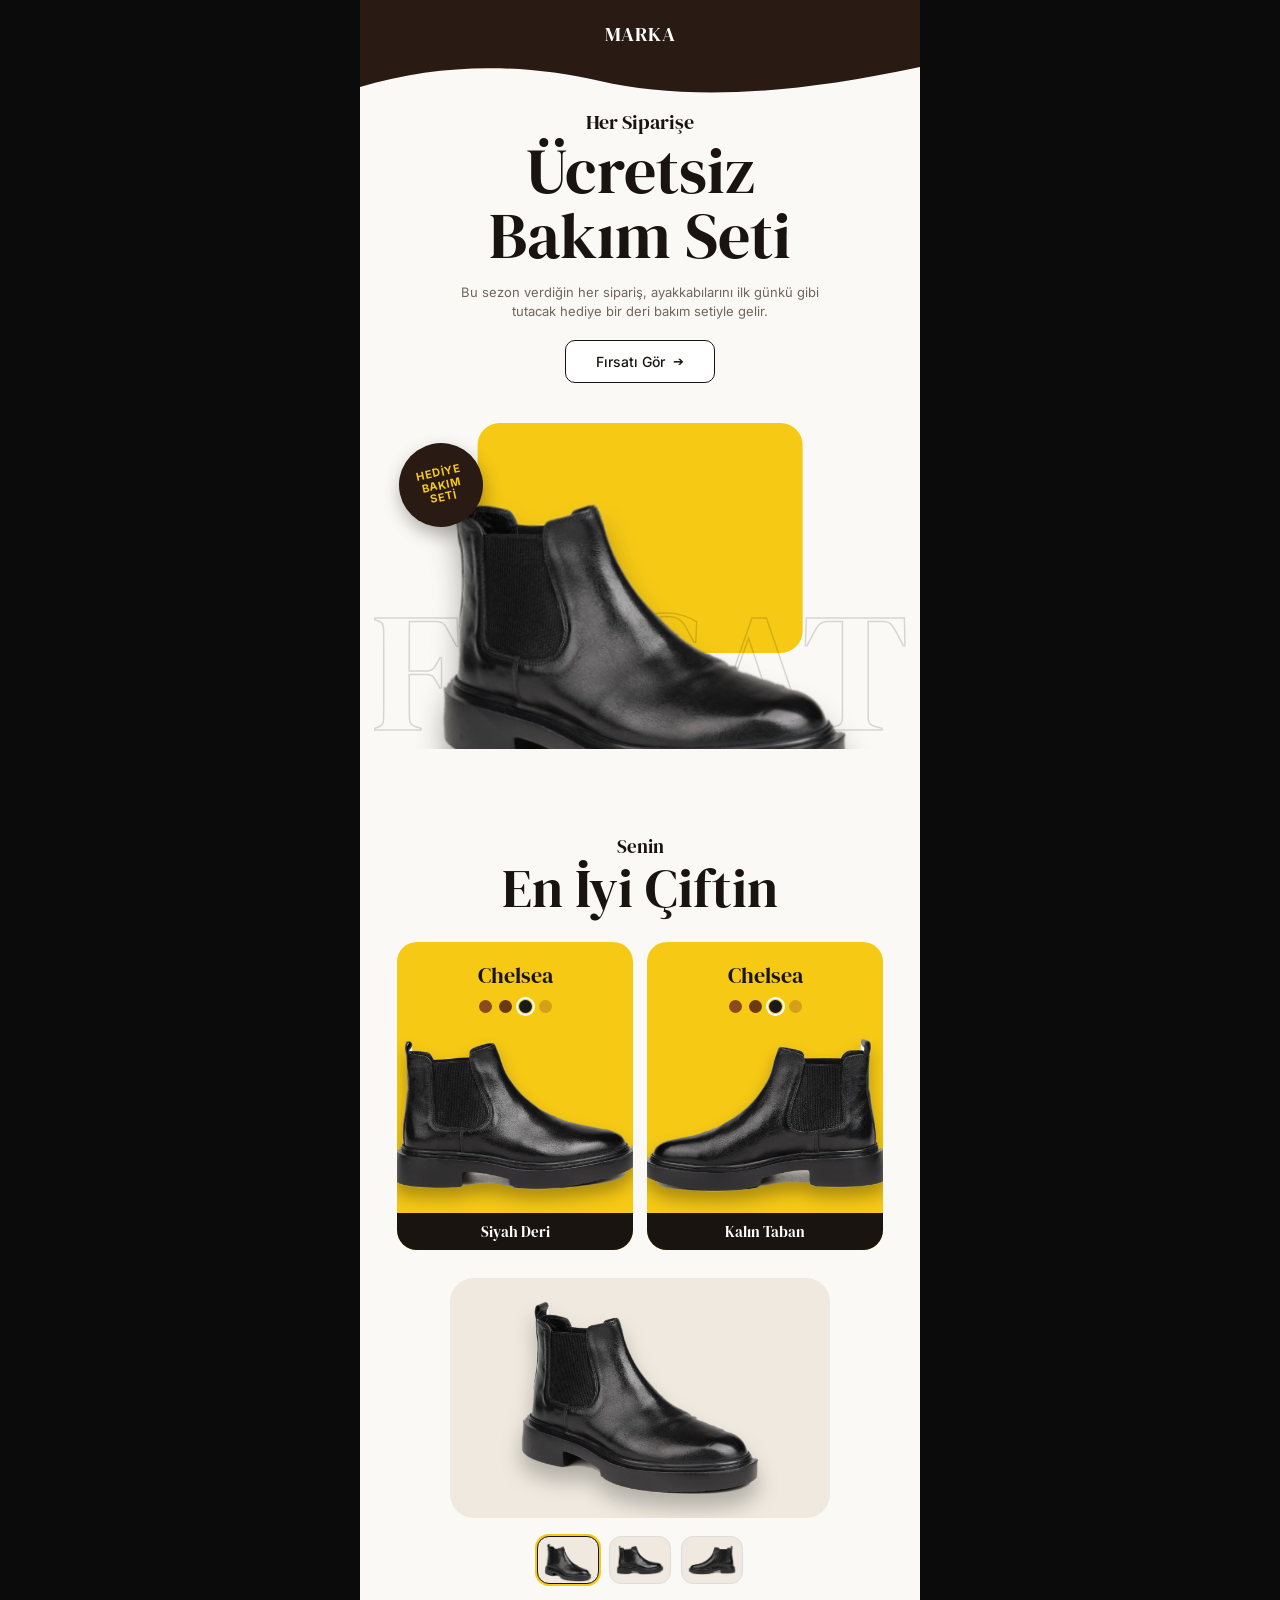
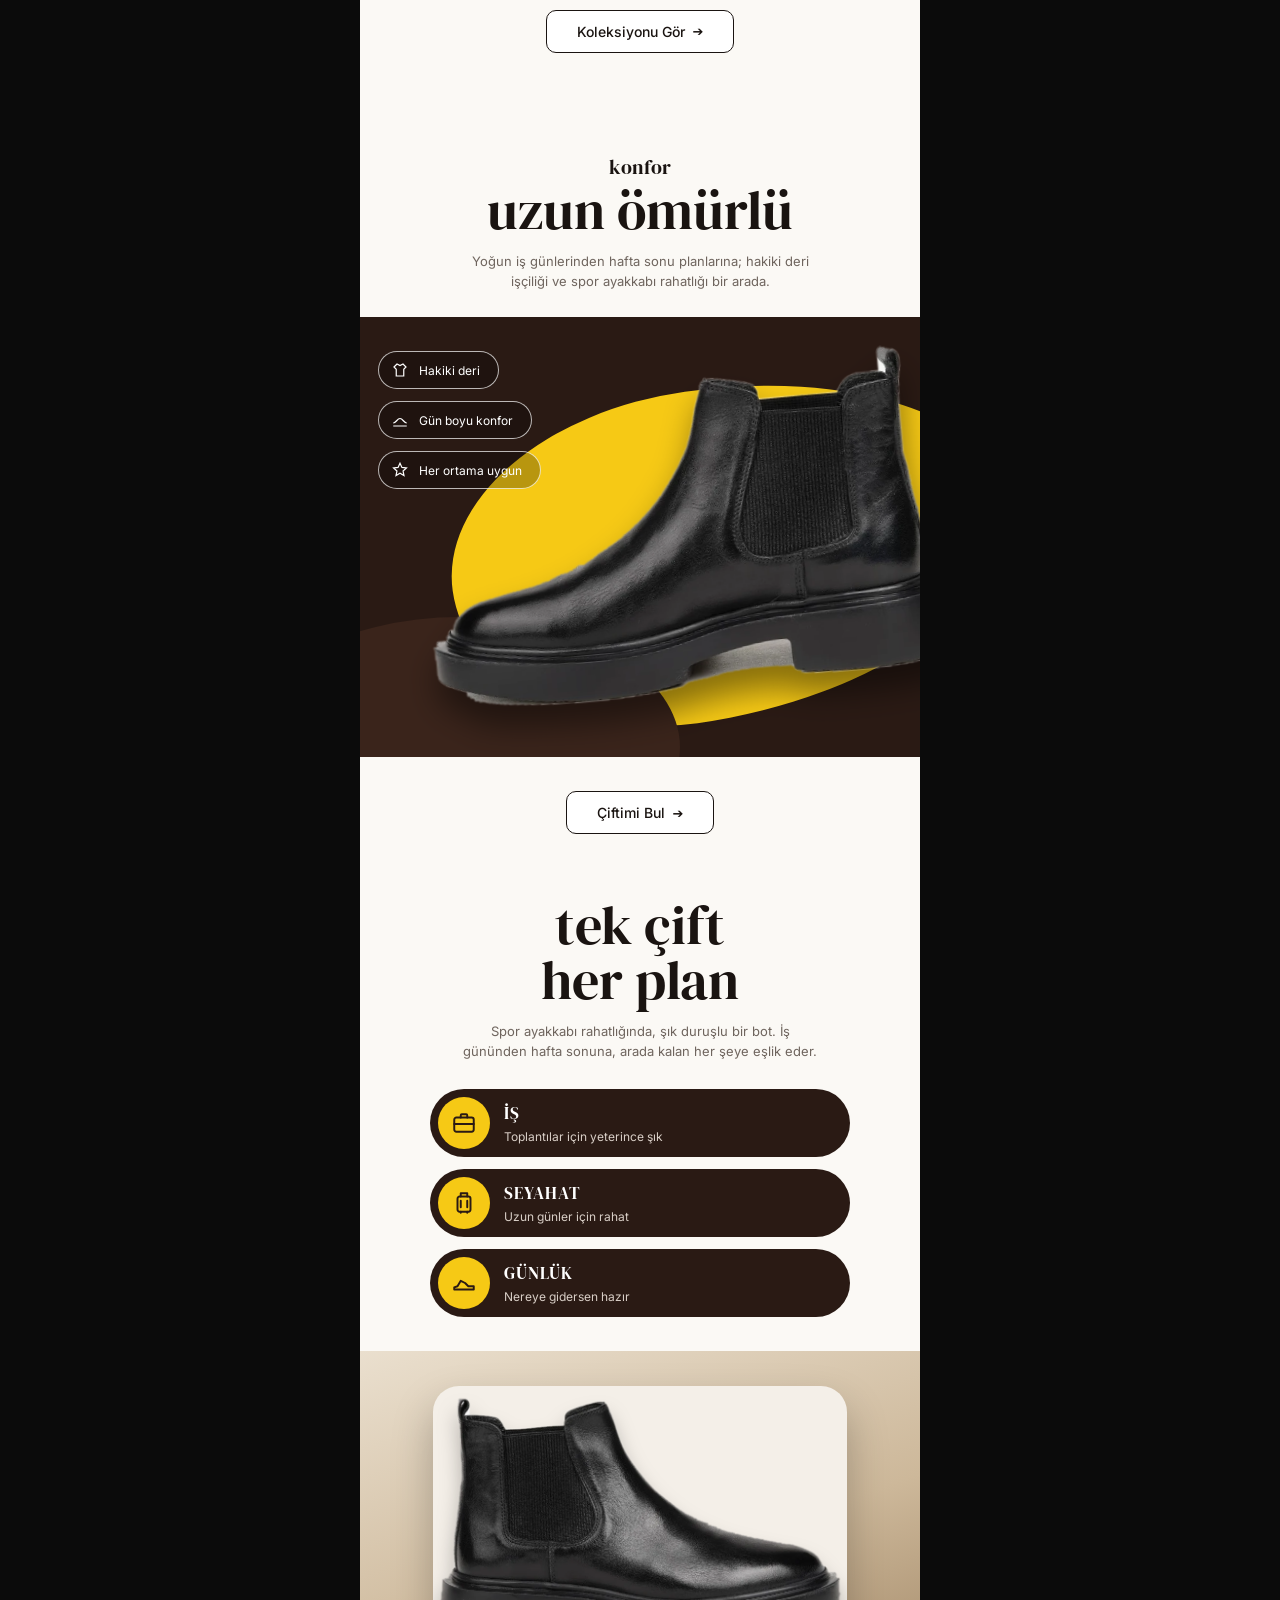
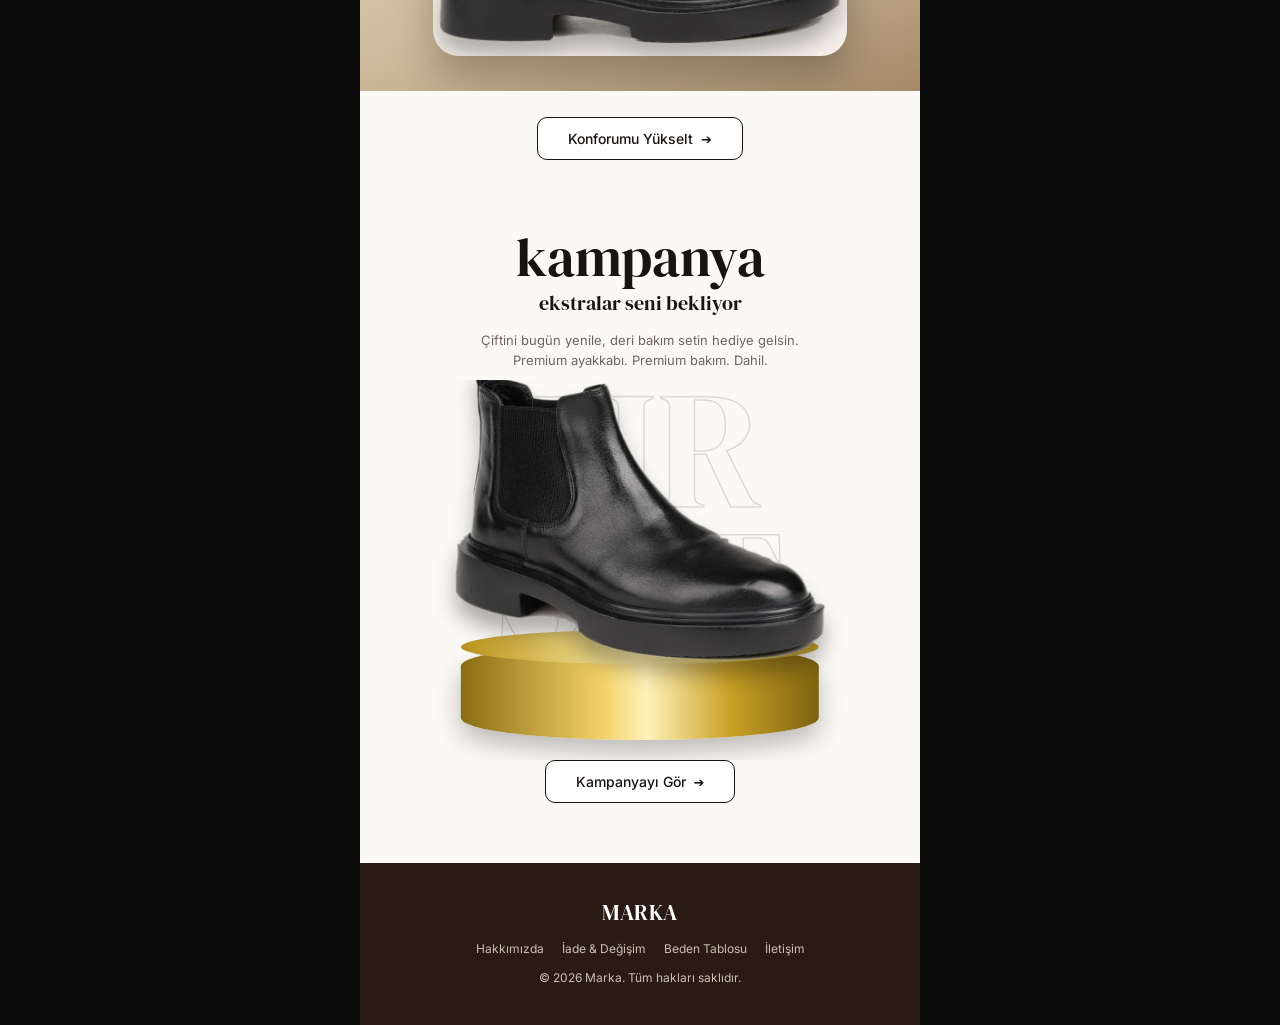
==== landing/index.html @ de42b1ee "Chelsea bot satış sayfası (landing) ve proje haritası ekle Co-Authored-By: Claude Sonnet 5.5 <norepl" ====
<!doctype html>
<html lang="tr">
<head>
<meta charset="utf-8">
<meta name="viewport" content="width=device-width, initial-scale=1">
<title>Siyah Chelsea Bot – Hakiki Deri, Gün Boyu Konfor</title>
<meta name="description" content="Hakiki deri siyah Chelsea bot. İş, seyahat ve günlük kullanım için tek çift. Şimdi al, ücretsiz bakım seti kazan.">
<link rel="preconnect" href="https://fonts.googleapis.com">
<link rel="preconnect" href="https://fonts.gstatic.com" crossorigin>
<link href="https://fonts.googleapis.com/css2?family=DM+Serif+Display&family=Inter:wght@400;500;600;700&display=swap" rel="stylesheet">
<style>
/* ============ MARKA AYARLARI (logo/renkler gelince sadece burayı değiştir) ============ */
:root{
  --dark:#2a1a14;        /* koyu kahve: başlık şeridi, pill'ler */
  --accent:#f6c915;      /* sarı vurgu */
  --accent-2:#c9a227;    /* altın (podyum) */
  --paper:#fbf9f5;       /* sayfa zemini */
  --ink:#1a1411;         /* metin */
  --muted:#6f655e;
  --serif:"DM Serif Display",Georgia,serif;
  --sans:"Inter",system-ui,-apple-system,"Segoe UI",sans-serif;
}
*{box-sizing:border-box;margin:0;padding:0}
html{scroll-behavior:smooth}
body{background:#0b0b0b;font-family:var(--sans);color:var(--ink);-webkit-font-smoothing:antialiased}
img{display:block;max-width:100%;height:auto}
a{color:inherit;text-decoration:none}

.page{max-width:560px;margin:0 auto;background:var(--paper);overflow:hidden;position:relative}
section{position:relative;text-align:center;padding:0 24px}

/* Logo yer tutucu: <img class="logo-img" src="assets/logo.svg"> ile değiştir */
.logo{font-family:var(--serif);font-size:20px;letter-spacing:.02em;color:#fff}
.logo-img{height:26px;width:auto;margin:0 auto}

h1,h2{font-family:var(--serif);font-weight:400;line-height:1.02;color:var(--ink)}
h1{font-size:clamp(44px,12vw,64px)}
h2{font-size:clamp(38px,10.5vw,54px)}
.kicker{font-family:var(--serif);font-size:20px;display:block;margin-bottom:2px}
.lead{font-size:13px;line-height:1.5;color:var(--muted);max-width:360px;margin:14px auto 0}

.btn{display:inline-flex;align-items:center;gap:8px;padding:12px 30px;border:1px solid var(--ink);border-radius:10px;font-size:14px;font-weight:500;background:#fff;transition:.2s}
.btn:hover{background:var(--ink);color:#fff;transform:translateY(-1px)}
.btn::after{content:"➔";font-size:13px}

/* ---------- 1. HERO ---------- */
.top{background:var(--dark);padding:20px 0 54px;position:relative;text-align:center}
.top::after{content:"";position:absolute;left:0;right:0;bottom:-1px;height:46px;background:var(--paper);
  -webkit-mask:url("data:image/svg+xml,%3Csvg xmlns='http://www.w3.org/2000/svg' viewBox='0 0 560 46' preserveAspectRatio='none'%3E%3Cpath d='M0 46V30C80 6 160 6 240 24S420 40 560 10V46Z'/%3E%3C/svg%3E") center/100% 100% no-repeat;
          mask:url("data:image/svg+xml,%3Csvg xmlns='http://www.w3.org/2000/svg' viewBox='0 0 560 46' preserveAspectRatio='none'%3E%3Cpath d='M0 46V30C80 6 160 6 240 24S420 40 560 10V46Z'/%3E%3C/svg%3E") center/100% 100% no-repeat}
.hero{padding-top:6px;padding-bottom:20px}
.hero .lead{margin-bottom:18px}
.stage{position:relative;margin:26px -24px 0;height:340px;overflow:hidden}
.stage .plate{position:absolute;left:50%;top:14px;width:58%;height:230px;transform:translateX(-50%);background:var(--accent);border-radius:22px}
.stage .ghost{position:absolute;left:0;right:0;top:190px;font-family:var(--serif);font-size:clamp(100px,32vw,170px);line-height:.85;
  color:transparent;-webkit-text-stroke:1.5px rgba(0,0,0,.14);pointer-events:none;user-select:none}
.stage img{position:absolute;left:50%;top:60px;width:74%;transform:translateX(-50%) rotate(-3deg);filter:drop-shadow(0 22px 14px rgba(0,0,0,.35))}
.ribbon{position:absolute;left:7%;top:34px;width:84px;height:84px;border-radius:50%;background:var(--dark);color:var(--accent);
  display:grid;place-items:center;font-size:11px;font-weight:700;letter-spacing:.06em;line-height:1.15;text-align:center;transform:rotate(-12deg);box-shadow:0 8px 18px rgba(0,0,0,.3)}

/* ---------- 2. EN İYİ ÇİFT ---------- */
.pair{padding-top:64px;padding-bottom:36px}
.pair .kicker{font-size:19px}
.picker{display:flex;gap:14px;justify-content:center;margin:26px auto 28px}
.card{flex:1;max-width:236px;background:var(--accent);border-radius:20px;padding:18px 12px 0;text-align:center;overflow:hidden;display:flex;flex-direction:column}
.card b{font-family:var(--serif);font-weight:400;font-size:22px;display:block}
.dots{display:flex;gap:7px;justify-content:center;margin:10px 0 0}
.dots i{width:13px;height:13px;border-radius:50%;background:#1a1a1a}
.dots i:nth-child(1){background:#8a4b1d}.dots i:nth-child(2){background:#6b3a14}.dots i:nth-child(3){outline:2px solid #fff;outline-offset:1px}.dots i:nth-child(4){background:#d4a017}
.card .shoe{flex:1;display:grid;place-items:center;padding:22px 0 18px}
.card .shoe img{width:118%;max-width:none;filter:drop-shadow(0 10px 8px rgba(0,0,0,.3));transition:.25s}
.card:hover .shoe img{transform:scale(1.05)}
.tag{display:block;background:var(--ink);color:#fff;font-family:var(--serif);font-size:15px;padding:8px 6px;margin:0 -12px}
.mainview{max-width:380px;height:240px;margin:0 auto 18px;border-radius:24px;background:#efe9df;display:grid;place-items:center;overflow:hidden}
.mainview img{width:64%;filter:drop-shadow(0 14px 10px rgba(0,0,0,.25));transition:opacity .25s}
.thumbs{display:flex;gap:10px;justify-content:center;margin-bottom:26px}
.thumbs button{width:62px;height:48px;border-radius:12px;border:1.5px solid #ddd;background:#efe9df;padding:6px;cursor:pointer;transition:.2s;display:grid;place-items:center}
.thumbs button img{width:100%}
.thumbs button.on{border-color:var(--ink);box-shadow:0 0 0 2px var(--accent)}

/* ---------- 3. KONFOR ---------- */
.comfort{padding:64px 0 0}
.comfort .head{padding:0 24px}
.panel{position:relative;margin-top:26px;height:440px;background:var(--dark);overflow:hidden}
.panel .wave{position:absolute;right:-90px;top:70px;width:560px;height:330px;background:var(--accent);border-radius:46% 54% 60% 40%/50% 45% 55% 50%;transform:rotate(-8deg)}
.panel .wave.b{left:-120px;right:auto;top:auto;bottom:-120px;width:440px;height:260px;background:#3a241b;border-radius:50%;transform:none}
.panel img{position:absolute;right:-6%;bottom:56px;width:96%;max-width:none;transform:rotate(-5deg);filter:drop-shadow(0 22px 16px rgba(0,0,0,.45))}
.pills{position:absolute;left:18px;top:34px;display:flex;flex-direction:column;gap:12px;text-align:left;z-index:2}
.pill{display:flex;align-items:center;gap:10px;border:1px solid rgba(255,255,255,.7);border-radius:999px;padding:9px 18px 9px 12px;color:#fff;font-size:12px;width:max-content;background:rgba(0,0,0,.25)}
.pill svg{width:18px;height:18px;stroke:#fff;fill:none;stroke-width:1.6}
.comfort .cta{padding:34px 0 20px;background:var(--paper)}

/* ---------- 4. TEK ÇİFT, HER PLAN ---------- */
.plan{padding-top:44px;padding-bottom:30px}
.rows{display:flex;flex-direction:column;gap:12px;margin:28px auto 0;max-width:420px}
.row{display:flex;align-items:center;gap:14px;background:var(--dark);color:#fff;border-radius:999px;padding:8px 22px 8px 8px;text-align:left}
.row .ic{flex:none;width:52px;height:52px;border-radius:50%;background:var(--accent);display:grid;place-items:center}
.row .ic svg{width:26px;height:26px;stroke:var(--dark);fill:none;stroke-width:1.8;stroke-linecap:round;stroke-linejoin:round}
.row b{display:block;font-family:var(--serif);font-weight:400;font-size:17px;letter-spacing:.06em;text-transform:uppercase}
.row span{font-size:12px;color:#d9cfc7}
.life{position:relative;margin:34px -24px 0;height:340px;background:linear-gradient(160deg,#eadfce,#cdb89a 60%,#a48a69);overflow:hidden;display:grid;place-items:center}
.life .frame{width:74%;height:270px;border-radius:26px;background:#f4efe8;display:grid;place-items:center;overflow:hidden;box-shadow:0 20px 40px rgba(0,0,0,.25)}
.life .frame img{width:100%;max-width:none;filter:drop-shadow(0 14px 10px rgba(0,0,0,.28))}
.plan .cta{padding-top:26px}

/* ---------- 5. KAMPANYA ---------- */
.final{padding-top:40px;padding-bottom:60px;}
.final small{display:block;font-family:var(--serif);font-size:20px;margin-top:4px}
.final .lead{margin-bottom:6px}
.podium{position:relative;margin:10px -24px 0;height:380px;overflow:hidden}
.podium .ghost{text-align:center}
.podium .ghost{position:absolute;left:0;right:0;top:0;font-family:var(--serif);font-size:clamp(96px,30vw,168px);line-height:.82;color:transparent;
  -webkit-text-stroke:1.5px rgba(0,0,0,.13);user-select:none}
.podium img{position:absolute;left:50%;bottom:94px;width:68%;transform:translateX(-50%);z-index:2;filter:drop-shadow(0 16px 10px rgba(0,0,0,.3))}
.podium .disc{position:absolute;left:50%;bottom:20px;width:64%;height:96px;transform:translateX(-50%);z-index:1;
  background:linear-gradient(90deg,#8a6d12,#f2d36b 40%,#fff1b8 52%,#c9a227 75%,#7d6210);border-radius:50%/22px;box-shadow:0 12px 24px rgba(0,0,0,.25)}
.podium .disc::before{content:"";position:absolute;left:0;right:0;top:-14px;height:34px;border-radius:50%;background:linear-gradient(90deg,#b9921b,#fff0ad,#c9a227)}
.final .cta{margin-top:10px}

/* ---------- ALT BİLGİ ---------- */
footer{background:var(--dark);color:#cbbfb6;text-align:center;padding:34px 24px 40px;font-size:12px}
footer .logo{display:block;margin-bottom:14px;font-size:22px}
footer nav{display:flex;gap:18px;justify-content:center;flex-wrap:wrap;margin-bottom:14px}
footer nav a:hover{color:#fff}

/* giriş animasyonu */
.rv{opacity:0;transform:translateY(22px);transition:opacity .7s ease,transform .7s ease}
.rv.in{opacity:1;transform:none}
@media (prefers-reduced-motion:reduce){.rv{opacity:1;transform:none;transition:none}html{scroll-behavior:auto}}
</style>
</head>
<body>
<main class="page">

  <!-- ===== 1. HERO ===== -->
  <header class="top">
    <!-- LOGO: marka logosu gelince <img class="logo-img" src="assets/logo.svg" alt="Marka"> ile değiştir -->
    <a href="#" class="logo" aria-label="Marka">MARKA</a>
  </header>
  <section class="hero" id="firsat">
    <span class="kicker rv">Her Siparişe</span>
    <h1 class="rv">Ücretsiz<br>Bakım Seti</h1>
    <p class="lead rv">Bu sezon verdiğin her sipariş, ayakkabılarını ilk günkü gibi tutacak hediye bir deri bakım setiyle gelir.</p>
    <a class="btn rv" href="#satin-al">Fırsatı Gör</a>
    <div class="stage rv">
      <div class="plate"></div>
      <div class="ghost">FIRSAT</div>
      <img src="assets/cut-onden.webp" alt="Siyah hakiki deri Chelsea bot, 3/4 görünüm" width="844" height="691" fetchpriority="high">
      <div class="ribbon">HEDİYE<br>BAKIM<br>SETİ</div>
    </div>
  </section>

  <!-- ===== 2. EN İYİ ÇİFT ===== -->
  <section class="pair" id="koleksiyon">
    <span class="kicker rv">Senin</span>
    <h2 class="rv">En İyi Çiftin</h2>

    <div class="picker rv">
      <div class="card">
        <b>Chelsea</b>
        <div class="dots" aria-label="Renk seçenekleri"><i></i><i></i><i></i><i></i></div>
        <div class="shoe"><img src="assets/cut-sag.webp" alt="Siyah Chelsea bot yan görünüm" loading="lazy"></div>
        <span class="tag">Siyah Deri</span>
      </div>
      <div class="card">
        <b>Chelsea</b>
        <div class="dots" aria-label="Renk seçenekleri"><i></i><i></i><i></i><i></i></div>
        <div class="shoe"><img src="assets/cut-sol.webp" alt="Siyah Chelsea bot karşı yan görünüm" loading="lazy"></div>
        <span class="tag">Kalın Taban</span>
      </div>
    </div>

    <div class="mainview rv"><img id="main" src="assets/cut-onden.webp" alt="Siyah Chelsea bot" loading="lazy"></div>
    <div class="thumbs rv" role="tablist" aria-label="Görünüm seç">
      <button class="on" data-src="assets/cut-onden.webp" aria-label="Önden"><img src="assets/cut-onden.webp" alt=""></button>
      <button data-src="assets/cut-sag.webp" aria-label="Sağ yan"><img src="assets/cut-sag.webp" alt=""></button>
      <button data-src="assets/cut-sol.webp" aria-label="Sol yan"><img src="assets/cut-sol.webp" alt=""></button>
    </div>
    <a class="btn rv" href="#satin-al">Koleksiyonu Gör</a>
  </section>

  <!-- ===== 3. KONFOR ===== -->
  <section class="comfort">
    <div class="head">
      <span class="kicker rv">konfor</span>
      <h2 class="rv">uzun ömürlü</h2>
      <p class="lead rv">Yoğun iş günlerinden hafta sonu planlarına; hakiki deri işçiliği ve spor ayakkabı rahatlığı bir arada.</p>
    </div>
    <div class="panel rv">
      <div class="wave"></div><div class="wave b"></div>
      <img src="assets/cut-sol.webp" alt="Siyah Chelsea bot" loading="lazy">
      <div class="pills">
        <div class="pill"><svg viewBox="0 0 24 24"><path d="M4 8l4-4 4 2 4-2 4 4-3 3v9H7v-9z"/></svg>Hakiki deri</div>
        <div class="pill"><svg viewBox="0 0 24 24"><path d="M3 16c4 0 5-6 9-6s5 6 9 6M3 20h18"/></svg>Gün boyu konfor</div>
        <div class="pill"><svg viewBox="0 0 24 24"><path d="M12 3l2.6 5.6 6 .7-4.5 4.1 1.2 6L12 16.4 6.7 19.4l1.2-6L3.4 9.3l6-.7z"/></svg>Her ortama uygun</div>
      </div>
      
    </div>
    <div class="cta"><a class="btn rv" href="#satin-al">Çiftimi Bul</a></div>
  </section>

  <!-- ===== 4. TEK ÇİFT, HER PLAN ===== -->
  <section class="plan">
    <h2 class="rv">tek çift<br>her plan</h2>
    <p class="lead rv">Spor ayakkabı rahatlığında, şık duruşlu bir bot. İş gününden hafta sonuna, arada kalan her şeye eşlik eder.</p>
    <div class="rows">
      <div class="row rv"><span class="ic"><svg viewBox="0 0 24 24"><rect x="3" y="7" width="18" height="13" rx="2"/><path d="M9 7V5a1 1 0 011-1h4a1 1 0 011 1v2M3 13h18"/></svg></span><div><b>İş</b><span>Toplantılar için yeterince şık</span></div></div>
      <div class="row rv"><span class="ic"><svg viewBox="0 0 24 24"><rect x="6" y="6" width="12" height="14" rx="2"/><path d="M9 6V3h6v3M9 10v6M15 10v6M9 20v1M15 20v1"/></svg></span><div><b>Seyahat</b><span>Uzun günler için rahat</span></div></div>
      <div class="row rv"><span class="ic"><svg viewBox="0 0 24 24"><path d="M3 16l3-1 3-5 4 2 3 3h5v3H3z"/></svg></span><div><b>Günlük</b><span>Nereye gidersen hazır</span></div></div>
    </div>
    <div class="life rv">
      <div class="frame"><img src="assets/cut-sag.webp" alt="Siyah Chelsea bot günlük kullanım" loading="lazy"></div>
    </div>
    <div class="cta"><a class="btn rv" href="#satin-al">Konforumu Yükselt</a></div>
  </section>

  <!-- ===== 5. KAMPANYA ===== -->
  <section class="final" id="satin-al">
    <h2 class="rv">kampanya</h2>
    <small class="rv">ekstralar seni bekliyor</small>
    <p class="lead rv">Çiftini bugün yenile, deri bakım setin hediye gelsin. Premium ayakkabı. Premium bakım. Dahil.</p>
    <div class="podium rv">
      <div class="ghost">FIR<br>SAT</div>
      <img src="assets/cut-onden.webp" alt="Siyah Chelsea bot" loading="lazy">
      <div class="disc"></div>
    </div>
    <a class="btn rv" href="#" id="buy">Kampanyayı Gör</a>
  </section>

  <footer>
    <a href="#" class="logo">MARKA</a>
    <nav><a href="#">Hakkımızda</a><a href="#">İade &amp; Değişim</a><a href="#">Beden Tablosu</a><a href="#">İletişim</a></nav>
    © <span id="yr"></span> Marka. Tüm hakları saklıdır.
  </footer>
</main>

<script>
// Görünüm seçici
const main=document.getElementById('main');
document.querySelectorAll('.thumbs button').forEach(b=>b.addEventListener('click',()=>{
  document.querySelectorAll('.thumbs button').forEach(x=>x.classList.remove('on'));
  b.classList.add('on'); main.style.opacity=0;
  setTimeout(()=>{main.src=b.dataset.src;main.style.opacity=1},180);
}));
// Kaydırınca beliren bölümler
const io=new IntersectionObserver(es=>es.forEach(e=>{if(e.isIntersecting){e.target.classList.add('in');io.unobserve(e.target)}}),{threshold:.12});
document.querySelectorAll('.rv').forEach(el=>io.observe(el));
document.getElementById('yr').textContent=new Date().getFullYear();
</script>
</body>
</html>
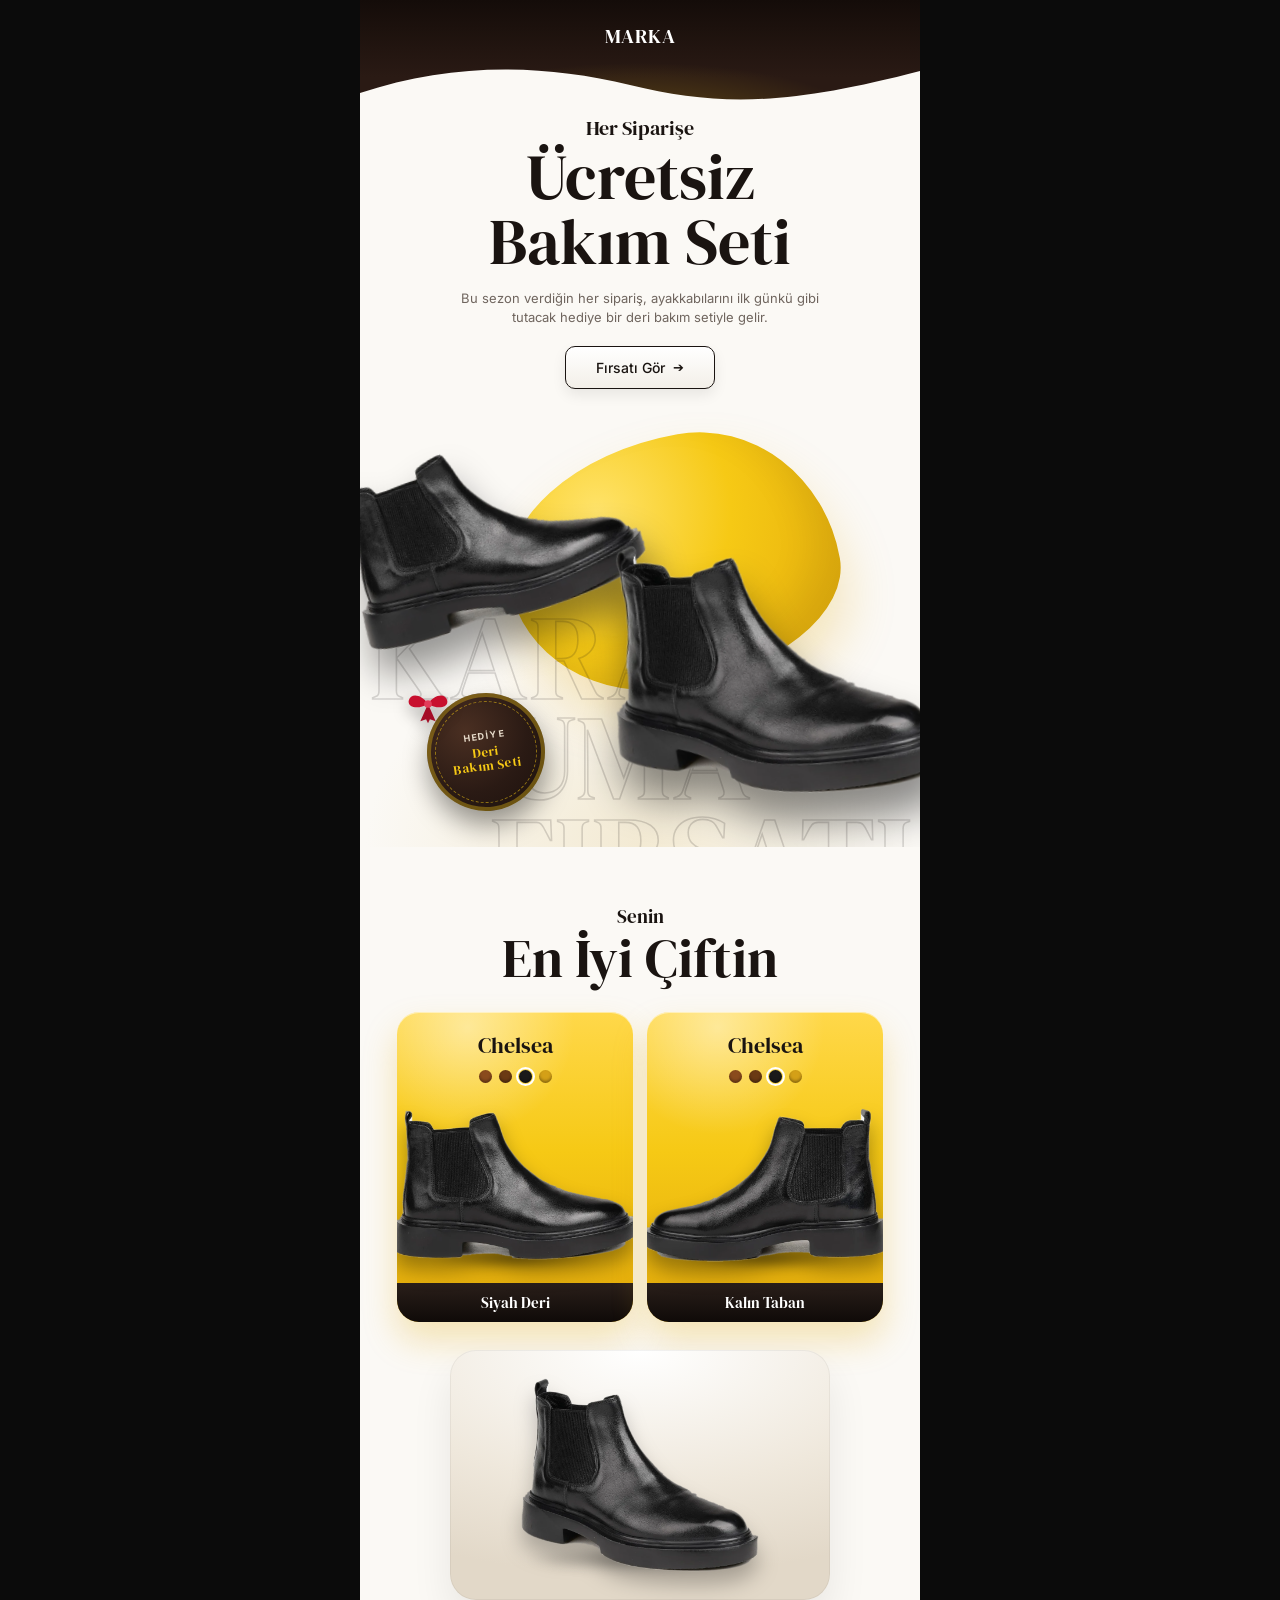
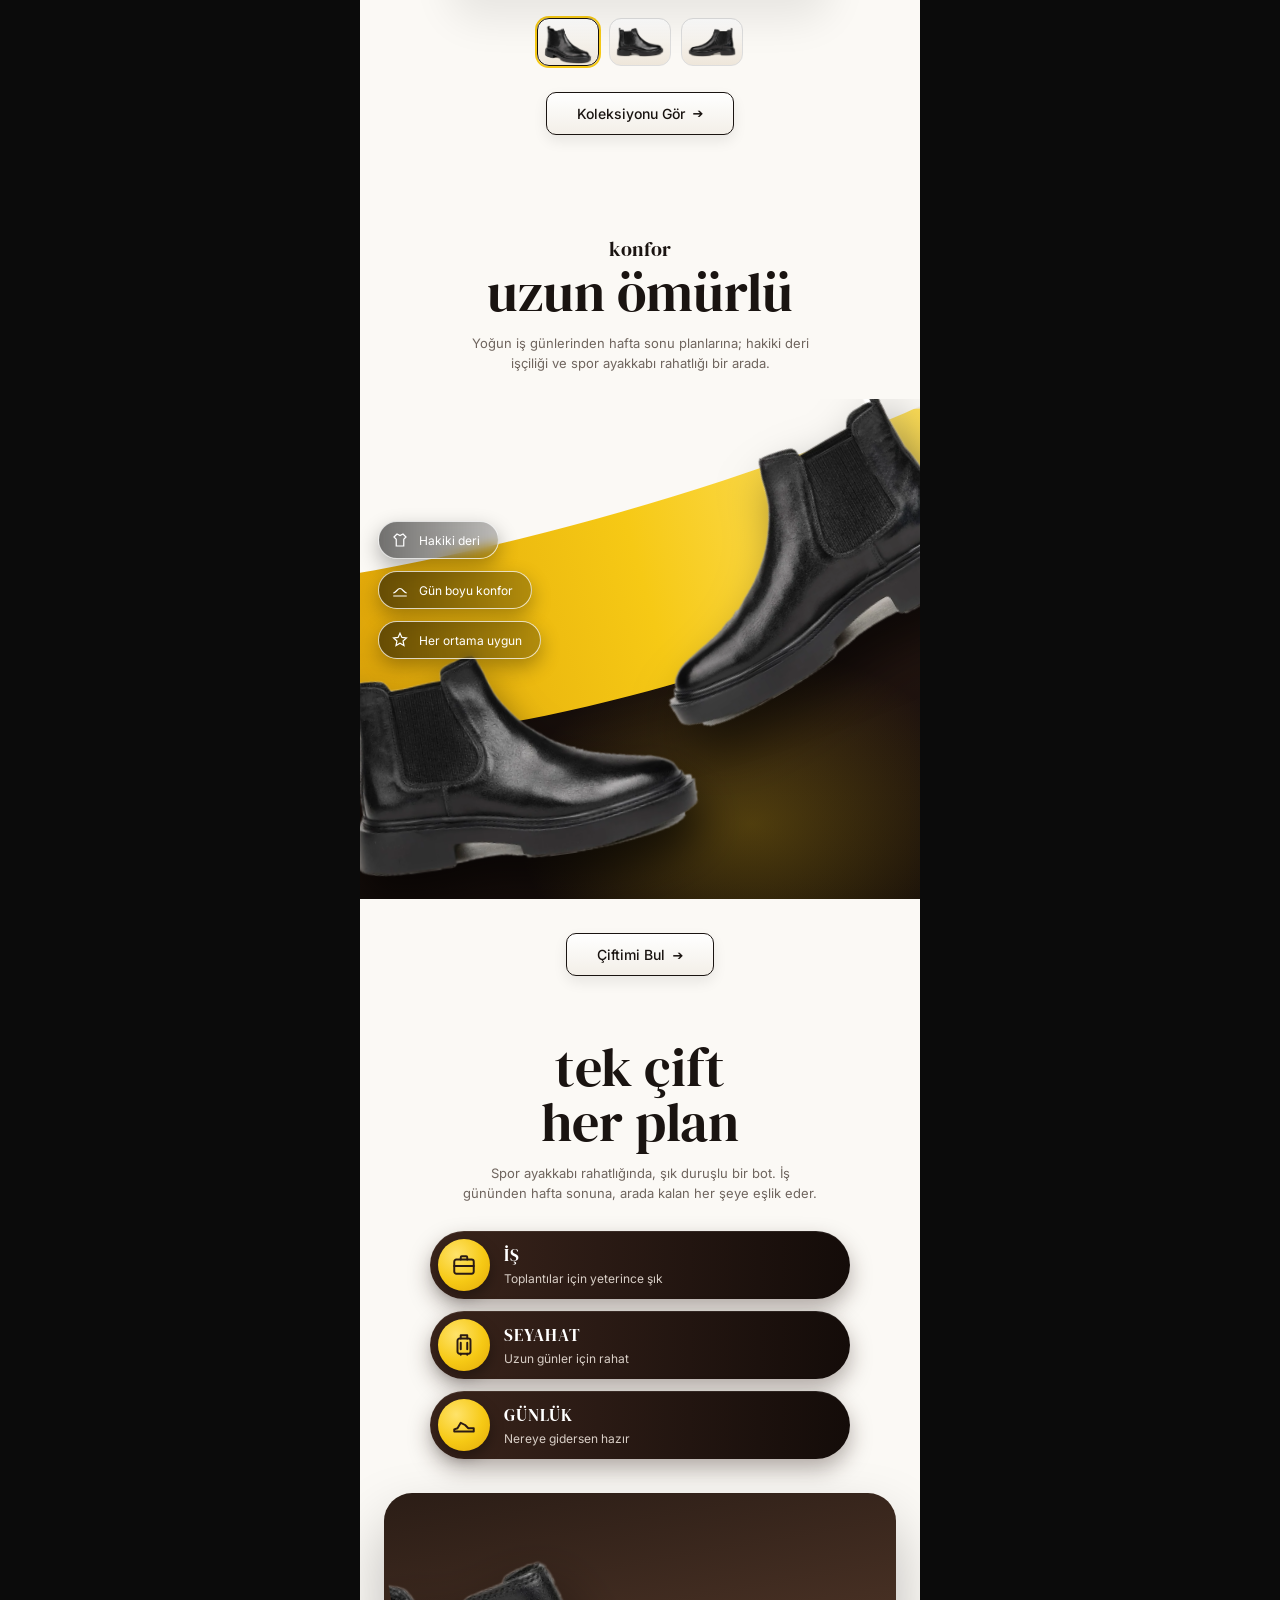
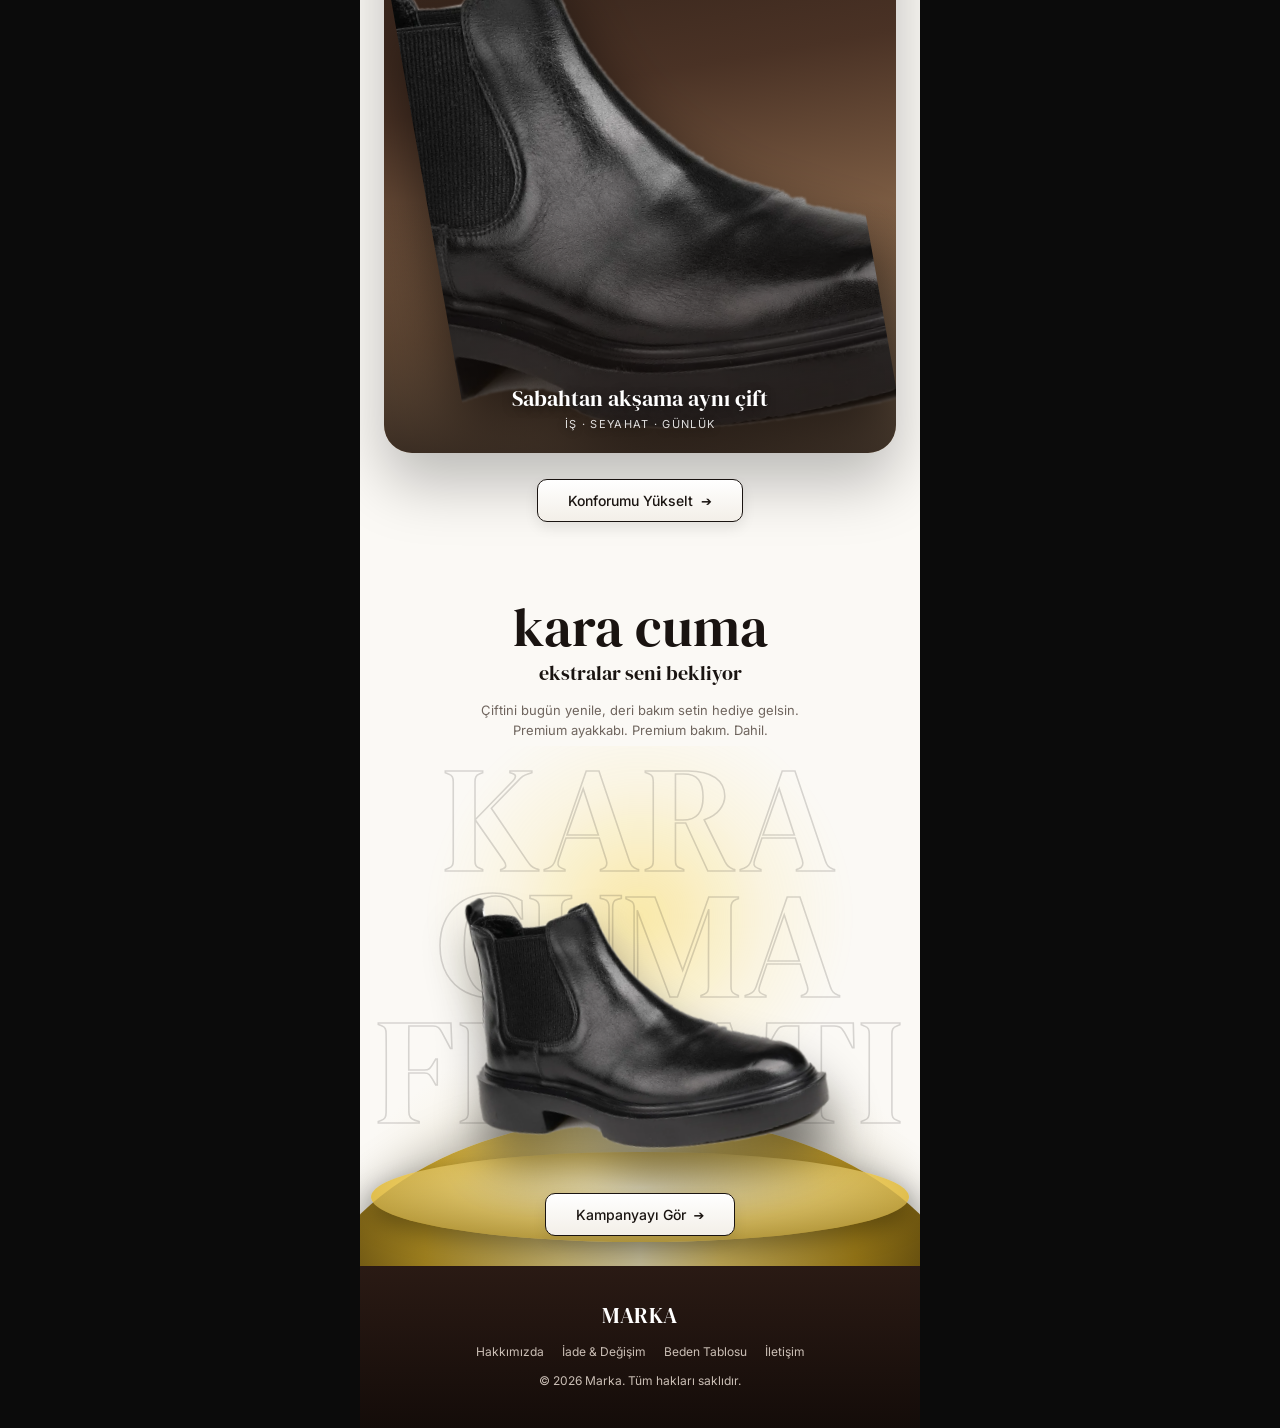
==== commit 340a1258: "Landing: gradyanlı katmanlar, hayalet yazı, model fotoğraf alanı Co-Authored-By: Claude Fable 5.1 <n" ====
--- a/landing/index.html
+++ b/landing/index.html
@@ -11,11 +11,13 @@
 <style>
 /* ============ MARKA AYARLARI (logo/renkler gelince sadece burayı değiştir) ============ */
 :root{
-  --dark:#2a1a14;        /* koyu kahve: başlık şeridi, pill'ler */
-  --accent:#f6c915;      /* sarı vurgu */
-  --accent-2:#c9a227;    /* altın (podyum) */
-  --paper:#fbf9f5;       /* sayfa zemini */
-  --ink:#1a1411;         /* metin */
+  --dark:#2a1a14;
+  --dark-2:#140c09;
+  --accent:#f6c915;
+  --accent-2:#e2a90a;
+  --gold:#c9a227;
+  --paper:#fbf9f5;
+  --ink:#1a1411;
   --muted:#6f655e;
   --serif:"DM Serif Display",Georgia,serif;
   --sans:"Inter",system-ui,-apple-system,"Segoe UI",sans-serif;
@@ -29,7 +31,6 @@
 .page{max-width:560px;margin:0 auto;background:var(--paper);overflow:hidden;position:relative}
 section{position:relative;text-align:center;padding:0 24px}
 
-/* Logo yer tutucu: <img class="logo-img" src="assets/logo.svg"> ile değiştir */
 .logo{font-family:var(--serif);font-size:20px;letter-spacing:.02em;color:#fff}
 .logo-img{height:26px;width:auto;margin:0 auto}
 
@@ -39,91 +40,129 @@
 .kicker{font-family:var(--serif);font-size:20px;display:block;margin-bottom:2px}
 .lead{font-size:13px;line-height:1.5;color:var(--muted);max-width:360px;margin:14px auto 0}
 
-.btn{display:inline-flex;align-items:center;gap:8px;padding:12px 30px;border:1px solid var(--ink);border-radius:10px;font-size:14px;font-weight:500;background:#fff;transition:.2s}
+.btn{display:inline-flex;align-items:center;gap:8px;padding:12px 30px;border:1px solid var(--ink);border-radius:10px;font-size:14px;font-weight:500;
+  background:linear-gradient(180deg,#fff,#f3efe8);box-shadow:0 6px 14px rgba(0,0,0,.08);transition:.2s;position:relative;z-index:3}
 .btn:hover{background:var(--ink);color:#fff;transform:translateY(-1px)}
 .btn::after{content:"➔";font-size:13px}
 
+/* hayalet yazı (ürün arkasındaki büyük kontur harfler) */
+.ghost{position:absolute;left:0;right:0;font-family:var(--serif);line-height:.84;color:transparent;
+  -webkit-text-stroke:1.6px rgba(26,20,17,.16);text-transform:uppercase;letter-spacing:.01em;pointer-events:none;user-select:none;text-align:center}
+.ghost.y{-webkit-text-stroke:1.6px rgba(255,255,255,.22)}
+
 /* ---------- 1. HERO ---------- */
-.top{background:var(--dark);padding:20px 0 54px;position:relative;text-align:center}
-.top::after{content:"";position:absolute;left:0;right:0;bottom:-1px;height:46px;background:var(--paper);
-  -webkit-mask:url("data:image/svg+xml,%3Csvg xmlns='http://www.w3.org/2000/svg' viewBox='0 0 560 46' preserveAspectRatio='none'%3E%3Cpath d='M0 46V30C80 6 160 6 240 24S420 40 560 10V46Z'/%3E%3C/svg%3E") center/100% 100% no-repeat;
-          mask:url("data:image/svg+xml,%3Csvg xmlns='http://www.w3.org/2000/svg' viewBox='0 0 560 46' preserveAspectRatio='none'%3E%3Cpath d='M0 46V30C80 6 160 6 240 24S420 40 560 10V46Z'/%3E%3C/svg%3E") center/100% 100% no-repeat}
-.hero{padding-top:6px;padding-bottom:20px}
+.top{background:linear-gradient(180deg,var(--dark-2) 0%,var(--dark) 70%);padding:22px 0 60px;position:relative;text-align:center}
+.top::before{content:"";position:absolute;inset:0;background:radial-gradient(60% 90% at 50% 120%,rgba(246,201,21,.28),transparent 70%)}
+.top::after{content:"";position:absolute;left:0;right:0;bottom:-1px;height:52px;background:var(--paper);
+  -webkit-mask:url("data:image/svg+xml,%3Csvg xmlns='http://www.w3.org/2000/svg' viewBox='0 0 560 52' preserveAspectRatio='none'%3E%3Cpath d='M0 52V34C90 4 180 4 270 26S430 46 560 12V52Z'/%3E%3C/svg%3E") center/100% 100% no-repeat;
+          mask:url("data:image/svg+xml,%3Csvg xmlns='http://www.w3.org/2000/svg' viewBox='0 0 560 52' preserveAspectRatio='none'%3E%3Cpath d='M0 52V34C90 4 180 4 270 26S430 46 560 12V52Z'/%3E%3C/svg%3E") center/100% 100% no-repeat}
+.top .logo{position:relative;z-index:1}
+.hero{padding-top:4px;padding-bottom:0;background:radial-gradient(70% 40% at 50% 100%,#f3ead3,transparent 70%)}
 .hero .lead{margin-bottom:18px}
-.stage{position:relative;margin:26px -24px 0;height:340px;overflow:hidden}
-.stage .plate{position:absolute;left:50%;top:14px;width:58%;height:230px;transform:translateX(-50%);background:var(--accent);border-radius:22px}
-.stage .ghost{position:absolute;left:0;right:0;top:190px;font-family:var(--serif);font-size:clamp(100px,32vw,170px);line-height:.85;
-  color:transparent;-webkit-text-stroke:1.5px rgba(0,0,0,.14);pointer-events:none;user-select:none}
-.stage img{position:absolute;left:50%;top:60px;width:74%;transform:translateX(-50%) rotate(-3deg);filter:drop-shadow(0 22px 14px rgba(0,0,0,.35))}
-.ribbon{position:absolute;left:7%;top:34px;width:84px;height:84px;border-radius:50%;background:var(--dark);color:var(--accent);
-  display:grid;place-items:center;font-size:11px;font-weight:700;letter-spacing:.06em;line-height:1.15;text-align:center;transform:rotate(-12deg);box-shadow:0 8px 18px rgba(0,0,0,.3)}
+.stage{position:relative;margin:18px -24px 0;height:440px;overflow:hidden}
+.stage .blob{position:absolute;left:50%;top:30px;width:330px;height:250px;transform:translateX(-40%) rotate(-10deg);
+  background:radial-gradient(circle at 30% 25%,#ffe36a,var(--accent) 45%,var(--accent-2) 100%);
+  border-radius:58% 42% 55% 45%/48% 60% 40% 52%;box-shadow:inset -20px -24px 40px rgba(0,0,0,.08),0 30px 50px rgba(226,169,10,.25)}
+.stage .ghost{top:200px;font-size:clamp(70px,22vw,120px);text-align:left;padding-left:10px;z-index:0}
+.stage .ghost span{display:block}
+.stage .ghost span:nth-child(2){padding-left:58px}
+.stage .ghost span:nth-child(3){padding-left:120px}
+.stage .shoe-a{position:absolute;left:-4%;top:30px;width:54%;transform:rotate(-16deg);filter:drop-shadow(0 26px 18px rgba(0,0,0,.4));z-index:2}
+.stage .shoe-b{position:absolute;right:-4%;top:120px;width:60%;transform:rotate(-6deg);filter:drop-shadow(0 30px 20px rgba(0,0,0,.45));z-index:3}
+.badge{position:absolute;left:12%;bottom:36px;transform:rotate(-8deg);width:118px;height:118px;border-radius:50%;z-index:4;
+  background:radial-gradient(circle at 35% 30%,#4a2f22,var(--dark) 55%,#1b100c);box-shadow:0 14px 26px rgba(0,0,0,.4),inset 0 0 0 4px rgba(246,201,21,.35);
+  display:grid;place-items:center;color:var(--accent);font-family:var(--serif);font-size:13px;line-height:1.1;text-align:center;letter-spacing:.04em}
+.badge small{display:block;font-family:var(--sans);font-size:9px;font-weight:700;letter-spacing:.14em;color:#e8dccb;margin-bottom:4px}
+.badge::before{content:"";position:absolute;inset:8px;border-radius:50%;border:1px dashed rgba(246,201,21,.5)}
+.bow{position:absolute;left:8%;bottom:120px;width:46px;height:46px;z-index:5;filter:drop-shadow(0 6px 8px rgba(0,0,0,.35))}
 
 /* ---------- 2. EN İYİ ÇİFT ---------- */
-.pair{padding-top:64px;padding-bottom:36px}
+.pair{padding-top:56px;padding-bottom:36px}
 .pair .kicker{font-size:19px}
 .picker{display:flex;gap:14px;justify-content:center;margin:26px auto 28px}
-.card{flex:1;max-width:236px;background:var(--accent);border-radius:20px;padding:18px 12px 0;text-align:center;overflow:hidden;display:flex;flex-direction:column}
-.card b{font-family:var(--serif);font-weight:400;font-size:22px;display:block}
-.dots{display:flex;gap:7px;justify-content:center;margin:10px 0 0}
-.dots i{width:13px;height:13px;border-radius:50%;background:#1a1a1a}
+.card{flex:1;max-width:236px;border-radius:22px;padding:18px 12px 0;text-align:center;overflow:hidden;display:flex;flex-direction:column;position:relative;
+  background:linear-gradient(180deg,#ffd84a 0%,var(--accent) 45%,var(--accent-2) 100%);box-shadow:0 18px 34px rgba(226,169,10,.28),inset 0 1px 0 rgba(255,255,255,.5)}
+.card::before{content:"";position:absolute;left:-30%;top:-30%;width:120%;height:70%;background:radial-gradient(circle,rgba(255,255,255,.45),transparent 60%);pointer-events:none}
+.card b{font-family:var(--serif);font-weight:400;font-size:22px;display:block;position:relative}
+.dots{display:flex;gap:7px;justify-content:center;margin:10px 0 0;position:relative}
+.dots i{width:13px;height:13px;border-radius:50%;background:#1a1a1a;box-shadow:inset 0 -2px 3px rgba(0,0,0,.35)}
 .dots i:nth-child(1){background:#8a4b1d}.dots i:nth-child(2){background:#6b3a14}.dots i:nth-child(3){outline:2px solid #fff;outline-offset:1px}.dots i:nth-child(4){background:#d4a017}
-.card .shoe{flex:1;display:grid;place-items:center;padding:22px 0 18px}
-.card .shoe img{width:118%;max-width:none;filter:drop-shadow(0 10px 8px rgba(0,0,0,.3));transition:.25s}
-.card:hover .shoe img{transform:scale(1.05)}
-.tag{display:block;background:var(--ink);color:#fff;font-family:var(--serif);font-size:15px;padding:8px 6px;margin:0 -12px}
-.mainview{max-width:380px;height:240px;margin:0 auto 18px;border-radius:24px;background:#efe9df;display:grid;place-items:center;overflow:hidden}
-.mainview img{width:64%;filter:drop-shadow(0 14px 10px rgba(0,0,0,.25));transition:opacity .25s}
+.card .shoe{flex:1;display:grid;place-items:center;padding:22px 0 18px;position:relative}
+.card .shoe::after{content:"";position:absolute;left:10%;right:10%;bottom:14px;height:22px;border-radius:50%;background:radial-gradient(ellipse,rgba(0,0,0,.45),transparent 70%);filter:blur(4px)}
+.card .shoe img{width:118%;max-width:none;position:relative;z-index:1;filter:drop-shadow(0 12px 10px rgba(0,0,0,.35));transition:.25s}
+.card:hover .shoe img{transform:scale(1.05) rotate(-2deg)}
+.tag{display:block;background:linear-gradient(180deg,#2a1f1a,#0f0a08);color:#fff;font-family:var(--serif);font-size:15px;padding:9px 6px;margin:0 -12px;position:relative}
+.mainview{max-width:380px;height:250px;margin:0 auto 18px;border-radius:26px;display:grid;place-items:center;overflow:hidden;position:relative;
+  background:radial-gradient(120% 90% at 50% 0%,#fff 0%,#efe8dc 60%,#e2d8c8 100%);box-shadow:inset 0 0 0 1px rgba(0,0,0,.05),0 20px 40px rgba(0,0,0,.08)}
+.mainview::after{content:"";position:absolute;left:20%;right:20%;bottom:28px;height:26px;border-radius:50%;background:radial-gradient(ellipse,rgba(0,0,0,.4),transparent 70%);filter:blur(5px)}
+.mainview img{width:64%;position:relative;z-index:1;filter:drop-shadow(0 14px 10px rgba(0,0,0,.25));transition:opacity .25s}
 .thumbs{display:flex;gap:10px;justify-content:center;margin-bottom:26px}
-.thumbs button{width:62px;height:48px;border-radius:12px;border:1.5px solid #ddd;background:#efe9df;padding:6px;cursor:pointer;transition:.2s;display:grid;place-items:center}
+.thumbs button{width:62px;height:48px;border-radius:12px;border:1.5px solid #ddd;background:linear-gradient(180deg,#fff,#eee6da);padding:6px;cursor:pointer;transition:.2s;display:grid;place-items:center}
 .thumbs button img{width:100%}
 .thumbs button.on{border-color:var(--ink);box-shadow:0 0 0 2px var(--accent)}
 
 /* ---------- 3. KONFOR ---------- */
 .comfort{padding:64px 0 0}
 .comfort .head{padding:0 24px}
-.panel{position:relative;margin-top:26px;height:440px;background:var(--dark);overflow:hidden}
-.panel .wave{position:absolute;right:-90px;top:70px;width:560px;height:330px;background:var(--accent);border-radius:46% 54% 60% 40%/50% 45% 55% 50%;transform:rotate(-8deg)}
-.panel .wave.b{left:-120px;right:auto;top:auto;bottom:-120px;width:440px;height:260px;background:#3a241b;border-radius:50%;transform:none}
-.panel img{position:absolute;right:-6%;bottom:56px;width:96%;max-width:none;transform:rotate(-5deg);filter:drop-shadow(0 22px 16px rgba(0,0,0,.45))}
-.pills{position:absolute;left:18px;top:34px;display:flex;flex-direction:column;gap:12px;text-align:left;z-index:2}
-.pill{display:flex;align-items:center;gap:10px;border:1px solid rgba(255,255,255,.7);border-radius:999px;padding:9px 18px 9px 12px;color:#fff;font-size:12px;width:max-content;background:rgba(0,0,0,.25)}
+.panel{position:relative;margin-top:26px;height:500px;overflow:hidden;
+  background:linear-gradient(180deg,var(--paper) 0,var(--paper) 90px,var(--dark) 90px,var(--dark-2) 100%)}
+.panel .swoosh{position:absolute;left:-30%;top:60px;width:160%;height:230px;transform:rotate(-16deg);
+  background:linear-gradient(90deg,#b8870a,var(--accent-2) 20%,var(--accent) 50%,#ffe36a 80%,var(--accent));
+  border-radius:50%;box-shadow:0 30px 60px rgba(0,0,0,.35)}
+.panel .swoosh::after{content:"";position:absolute;left:-10%;right:-10%;top:-150px;height:200px;border-radius:50%;background:var(--paper)}
+.panel .glow{position:absolute;inset:0;background:radial-gradient(60% 50% at 70% 85%,rgba(246,201,21,.25),transparent 70%)}
+.panel .shoe-c{position:absolute;right:-10%;top:40px;width:66%;max-width:none;transform:rotate(-30deg);z-index:1;
+  filter:drop-shadow(0 30px 24px rgba(0,0,0,.5)) brightness(1.08)}
+.panel .shoe-d{position:absolute;left:-4%;bottom:34px;width:64%;max-width:none;transform:rotate(-8deg);z-index:2;
+  filter:drop-shadow(0 26px 20px rgba(0,0,0,.6))}
+.pills{position:absolute;left:18px;top:122px;display:flex;flex-direction:column;gap:12px;text-align:left;z-index:3}
+.pill{display:flex;align-items:center;gap:10px;border:1px solid rgba(255,255,255,.75);border-radius:999px;padding:9px 18px 9px 12px;color:#fff;font-size:12px;width:max-content;
+  background:linear-gradient(90deg,rgba(0,0,0,.55),rgba(0,0,0,.25));backdrop-filter:blur(6px);box-shadow:0 8px 20px rgba(0,0,0,.3)}
 .pill svg{width:18px;height:18px;stroke:#fff;fill:none;stroke-width:1.6}
 .comfort .cta{padding:34px 0 20px;background:var(--paper)}
 
 /* ---------- 4. TEK ÇİFT, HER PLAN ---------- */
 .plan{padding-top:44px;padding-bottom:30px}
 .rows{display:flex;flex-direction:column;gap:12px;margin:28px auto 0;max-width:420px}
-.row{display:flex;align-items:center;gap:14px;background:var(--dark);color:#fff;border-radius:999px;padding:8px 22px 8px 8px;text-align:left}
-.row .ic{flex:none;width:52px;height:52px;border-radius:50%;background:var(--accent);display:grid;place-items:center}
+.row{display:flex;align-items:center;gap:14px;color:#fff;border-radius:999px;padding:8px 22px 8px 8px;text-align:left;
+  background:linear-gradient(90deg,#3a241b,var(--dark) 40%,var(--dark-2));box-shadow:0 10px 22px rgba(42,26,20,.35),inset 0 1px 0 rgba(255,255,255,.08)}
+.row .ic{flex:none;width:52px;height:52px;border-radius:50%;display:grid;place-items:center;
+  background:radial-gradient(circle at 35% 30%,#ffe36a,var(--accent) 55%,var(--accent-2));box-shadow:0 6px 14px rgba(0,0,0,.35)}
 .row .ic svg{width:26px;height:26px;stroke:var(--dark);fill:none;stroke-width:1.8;stroke-linecap:round;stroke-linejoin:round}
 .row b{display:block;font-family:var(--serif);font-weight:400;font-size:17px;letter-spacing:.06em;text-transform:uppercase}
 .row span{font-size:12px;color:#d9cfc7}
-.life{position:relative;margin:34px -24px 0;height:340px;background:linear-gradient(160deg,#eadfce,#cdb89a 60%,#a48a69);overflow:hidden;display:grid;place-items:center}
-.life .frame{width:74%;height:270px;border-radius:26px;background:#f4efe8;display:grid;place-items:center;overflow:hidden;box-shadow:0 20px 40px rgba(0,0,0,.25)}
-.life .frame img{width:100%;max-width:none;filter:drop-shadow(0 14px 10px rgba(0,0,0,.28))}
+.life{position:relative;margin:34px 0 0;height:560px;border-radius:28px;overflow:hidden;box-shadow:0 30px 60px rgba(0,0,0,.25);
+  background:linear-gradient(170deg,#2b1d16 0%,#4a3225 35%,#8c6a4d 70%,#c9ad8a 100%)}
+.life img{position:absolute;inset:0;width:100%;height:100%;object-fit:cover;object-position:50% 20%}
+.life::after{content:"";position:absolute;inset:0;background:linear-gradient(180deg,rgba(0,0,0,0) 55%,rgba(20,12,9,.75) 100%)}
+.life .cap{position:absolute;left:0;right:0;bottom:22px;color:#fff;font-family:var(--serif);font-size:22px;z-index:1;text-shadow:0 2px 10px rgba(0,0,0,.5)}
+.life .cap small{display:block;font-family:var(--sans);font-size:11px;letter-spacing:.12em;text-transform:uppercase;opacity:.85;margin-top:4px}
+.life .fallback{position:absolute;left:50%;bottom:8%;width:84%;max-width:none;transform:translateX(-50%) rotate(-10deg);filter:drop-shadow(0 30px 30px rgba(0,0,0,.6))}
 .plan .cta{padding-top:26px}
 
 /* ---------- 5. KAMPANYA ---------- */
-.final{padding-top:40px;padding-bottom:60px;}
+.final{padding-top:48px;padding-bottom:0;background:radial-gradient(80% 50% at 50% 100%,#efe3c2,var(--paper) 70%)}
 .final small{display:block;font-family:var(--serif);font-size:20px;margin-top:4px}
 .final .lead{margin-bottom:6px}
-.podium{position:relative;margin:10px -24px 0;height:380px;overflow:hidden}
-.podium .ghost{text-align:center}
-.podium .ghost{position:absolute;left:0;right:0;top:0;font-family:var(--serif);font-size:clamp(96px,30vw,168px);line-height:.82;color:transparent;
-  -webkit-text-stroke:1.5px rgba(0,0,0,.13);user-select:none}
-.podium img{position:absolute;left:50%;bottom:94px;width:68%;transform:translateX(-50%);z-index:2;filter:drop-shadow(0 16px 10px rgba(0,0,0,.3))}
-.podium .disc{position:absolute;left:50%;bottom:20px;width:64%;height:96px;transform:translateX(-50%);z-index:1;
-  background:linear-gradient(90deg,#8a6d12,#f2d36b 40%,#fff1b8 52%,#c9a227 75%,#7d6210);border-radius:50%/22px;box-shadow:0 12px 24px rgba(0,0,0,.25)}
-.podium .disc::before{content:"";position:absolute;left:0;right:0;top:-14px;height:34px;border-radius:50%;background:linear-gradient(90deg,#b9921b,#fff0ad,#c9a227)}
-.final .cta{margin-top:10px}
+.podium{position:relative;margin:6px -24px 0;height:520px;overflow:hidden}
+.podium .ghost{top:10px;font-size:clamp(86px,27vw,150px)}
+.podium .ghost span{display:block}
+.podium .light{position:absolute;left:50%;top:-40px;width:420px;height:420px;transform:translateX(-50%);
+  background:radial-gradient(circle,rgba(246,201,21,.35),rgba(246,201,21,.08) 45%,transparent 70%);filter:blur(10px)}
+.podium .shoe-e{position:absolute;left:50%;top:120px;width:64%;transform:translateX(-50%) rotate(-10deg);z-index:3;filter:drop-shadow(0 32px 24px rgba(0,0,0,.45))}
+.podium .disc{position:absolute;left:50%;bottom:-70px;width:120%;height:220px;transform:translateX(-50%);z-index:1;border-radius:50% 50% 0 0/100% 100% 0 0;
+  background:linear-gradient(90deg,#6e5410 0%,#c9a227 18%,#f7df8a 38%,#fff4c4 50%,#f2d36b 62%,#b8911c 82%,#5f480c 100%);box-shadow:0 -10px 40px rgba(0,0,0,.25)}
+.podium .disc::before{content:"";position:absolute;left:10%;right:10%;top:36px;height:90px;border-radius:50%;
+  background:radial-gradient(ellipse at 50% 40%,#fff6cf,#f2d36b 50%,#c9a227 100%);box-shadow:0 10px 24px rgba(0,0,0,.35)}
+.podium .disc::after{content:"";position:absolute;inset:0;background:linear-gradient(180deg,transparent,rgba(0,0,0,.35));border-radius:inherit}
+.podium .cta{position:absolute;left:0;right:0;bottom:30px;z-index:4}
 
 /* ---------- ALT BİLGİ ---------- */
-footer{background:var(--dark);color:#cbbfb6;text-align:center;padding:34px 24px 40px;font-size:12px}
+footer{background:linear-gradient(180deg,var(--dark),var(--dark-2));color:#cbbfb6;text-align:center;padding:34px 24px 40px;font-size:12px}
 footer .logo{display:block;margin-bottom:14px;font-size:22px}
 footer nav{display:flex;gap:18px;justify-content:center;flex-wrap:wrap;margin-bottom:14px}
 footer nav a:hover{color:#fff}
 
-/* giriş animasyonu */
 .rv{opacity:0;transform:translateY(22px);transition:opacity .7s ease,transform .7s ease}
 .rv.in{opacity:1;transform:none}
 @media (prefers-reduced-motion:reduce){.rv{opacity:1;transform:none;transition:none}html{scroll-behavior:auto}}
@@ -143,10 +182,12 @@
     <p class="lead rv">Bu sezon verdiğin her sipariş, ayakkabılarını ilk günkü gibi tutacak hediye bir deri bakım setiyle gelir.</p>
     <a class="btn rv" href="#satin-al">Fırsatı Gör</a>
     <div class="stage rv">
-      <div class="plate"></div>
-      <div class="ghost">FIRSAT</div>
-      <img src="assets/cut-onden.webp" alt="Siyah hakiki deri Chelsea bot, 3/4 görünüm" width="844" height="691" fetchpriority="high">
-      <div class="ribbon">HEDİYE<br>BAKIM<br>SETİ</div>
+      <div class="blob"></div>
+      <div class="ghost"><span>Kara</span><span>Cuma</span><span>Fırsatı</span></div>
+      <img class="shoe-a" src="assets/cut-sag.webp" alt="" aria-hidden="true" loading="eager">
+      <img class="shoe-b" src="assets/cut-onden.webp" alt="Siyah hakiki deri Chelsea bot" width="839" height="690" fetchpriority="high">
+      <div class="badge"><div><small>HEDİYE</small>Deri<br>Bakım Seti</div></div>
+      <svg class="bow" viewBox="0 0 48 48" aria-hidden="true"><path d="M24 24c-6-10-18-12-20-4s10 10 20 4zm0 0c6-10 18-12 20-4s-10 10-20 4z" fill="#c8102e"/><path d="M24 24l-8 18 6-2 2 4zm0 0l8 18-6-2-2 4z" fill="#a50d26"/><circle cx="24" cy="24" r="4" fill="#e23d5a"/></svg>
     </div>
   </section>
 
@@ -187,14 +228,15 @@
       <p class="lead rv">Yoğun iş günlerinden hafta sonu planlarına; hakiki deri işçiliği ve spor ayakkabı rahatlığı bir arada.</p>
     </div>
     <div class="panel rv">
-      <div class="wave"></div><div class="wave b"></div>
-      <img src="assets/cut-sol.webp" alt="Siyah Chelsea bot" loading="lazy">
+      <div class="swoosh"></div>
+      <div class="glow"></div>
+      <img class="shoe-c" src="assets/cut-sol.webp" alt="" aria-hidden="true" loading="lazy">
+      <img class="shoe-d" src="assets/cut-sag.webp" alt="Siyah Chelsea bot" loading="lazy">
       <div class="pills">
         <div class="pill"><svg viewBox="0 0 24 24"><path d="M4 8l4-4 4 2 4-2 4 4-3 3v9H7v-9z"/></svg>Hakiki deri</div>
         <div class="pill"><svg viewBox="0 0 24 24"><path d="M3 16c4 0 5-6 9-6s5 6 9 6M3 20h18"/></svg>Gün boyu konfor</div>
         <div class="pill"><svg viewBox="0 0 24 24"><path d="M12 3l2.6 5.6 6 .7-4.5 4.1 1.2 6L12 16.4 6.7 19.4l1.2-6L3.4 9.3l6-.7z"/></svg>Her ortama uygun</div>
       </div>
-      
     </div>
     <div class="cta"><a class="btn rv" href="#satin-al">Çiftimi Bul</a></div>
   </section>
@@ -209,22 +251,26 @@
       <div class="row rv"><span class="ic"><svg viewBox="0 0 24 24"><path d="M3 16l3-1 3-5 4 2 3 3h5v3H3z"/></svg></span><div><b>Günlük</b><span>Nereye gidersen hazır</span></div></div>
     </div>
     <div class="life rv">
-      <div class="frame"><img src="assets/cut-sag.webp" alt="Siyah Chelsea bot günlük kullanım" loading="lazy"></div>
+      <!-- MODEL FOTOĞRAFI: assets/model.jpg yoksa ürün görseli gösterilir -->
+      <img src="assets/model.jpg" alt="Siyah Chelsea bot giyen model" loading="lazy" onerror="this.remove();document.getElementById('lifeFallback').style.display='block'">
+      <img id="lifeFallback" class="fallback" src="assets/cut-onden.webp" alt="" aria-hidden="true" loading="lazy" style="display:none">
+      <div class="cap">Sabahtan akşama aynı çift<small>İş · Seyahat · Günlük</small></div>
     </div>
     <div class="cta"><a class="btn rv" href="#satin-al">Konforumu Yükselt</a></div>
   </section>
 
   <!-- ===== 5. KAMPANYA ===== -->
   <section class="final" id="satin-al">
-    <h2 class="rv">kampanya</h2>
+    <h2 class="rv">kara cuma</h2>
     <small class="rv">ekstralar seni bekliyor</small>
     <p class="lead rv">Çiftini bugün yenile, deri bakım setin hediye gelsin. Premium ayakkabı. Premium bakım. Dahil.</p>
     <div class="podium rv">
-      <div class="ghost">FIR<br>SAT</div>
-      <img src="assets/cut-onden.webp" alt="Siyah Chelsea bot" loading="lazy">
+      <div class="light"></div>
+      <div class="ghost"><span>Kara</span><span>Cuma</span><span>Fırsatı</span></div>
+      <img class="shoe-e" src="assets/cut-onden.webp" alt="Siyah Chelsea bot" loading="lazy">
       <div class="disc"></div>
-    </div>
-    <a class="btn rv" href="#" id="buy">Kampanyayı Gör</a>
+      <div class="cta"><a class="btn" href="#" id="buy">Kampanyayı Gör</a></div>
+    </div>
   </section>
 
   <footer>
@@ -235,14 +281,12 @@
 </main>
 
 <script>
-// Görünüm seçici
 const main=document.getElementById('main');
 document.querySelectorAll('.thumbs button').forEach(b=>b.addEventListener('click',()=>{
   document.querySelectorAll('.thumbs button').forEach(x=>x.classList.remove('on'));
   b.classList.add('on'); main.style.opacity=0;
   setTimeout(()=>{main.src=b.dataset.src;main.style.opacity=1},180);
 }));
-// Kaydırınca beliren bölümler
 const io=new IntersectionObserver(es=>es.forEach(e=>{if(e.isIntersecting){e.target.classList.add('in');io.unobserve(e.target)}}),{threshold:.12});
 document.querySelectorAll('.rv').forEach(el=>io.observe(el));
 document.getElementById('yr').textContent=new Date().getFullYear();
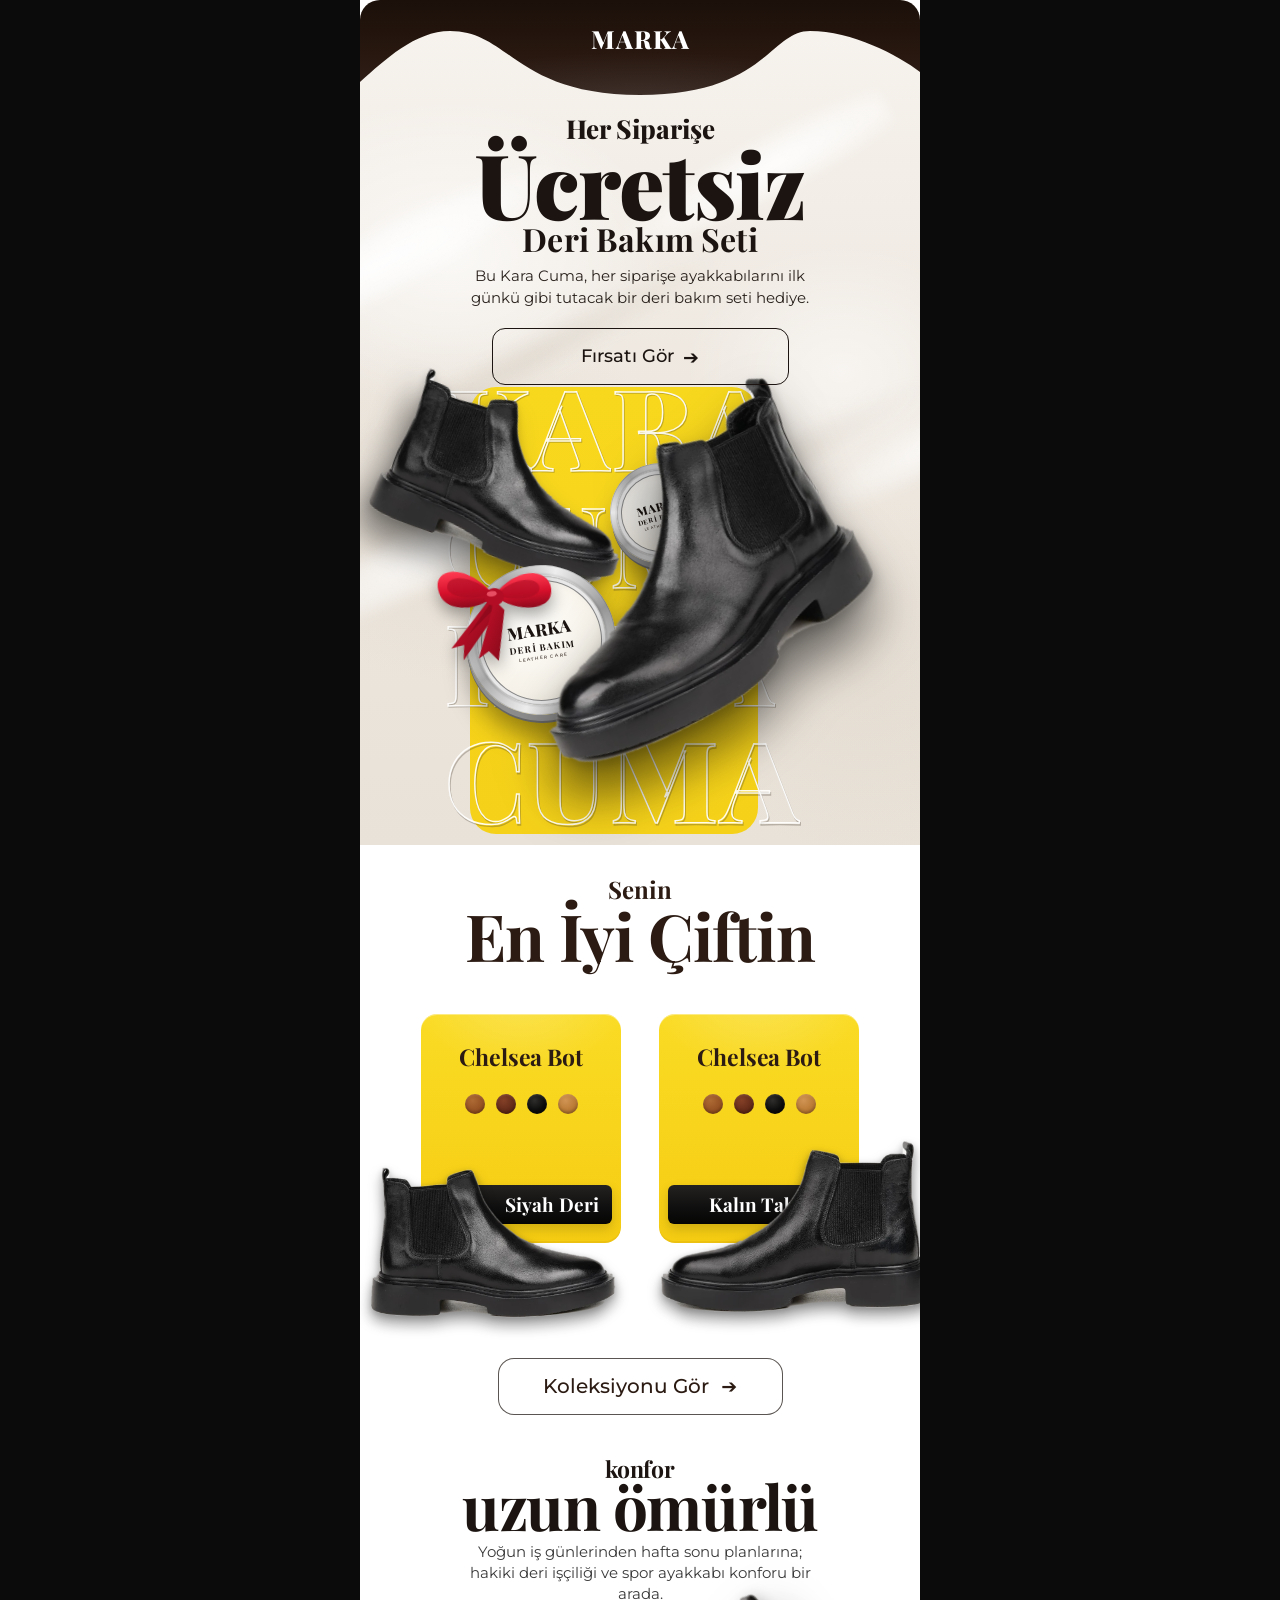
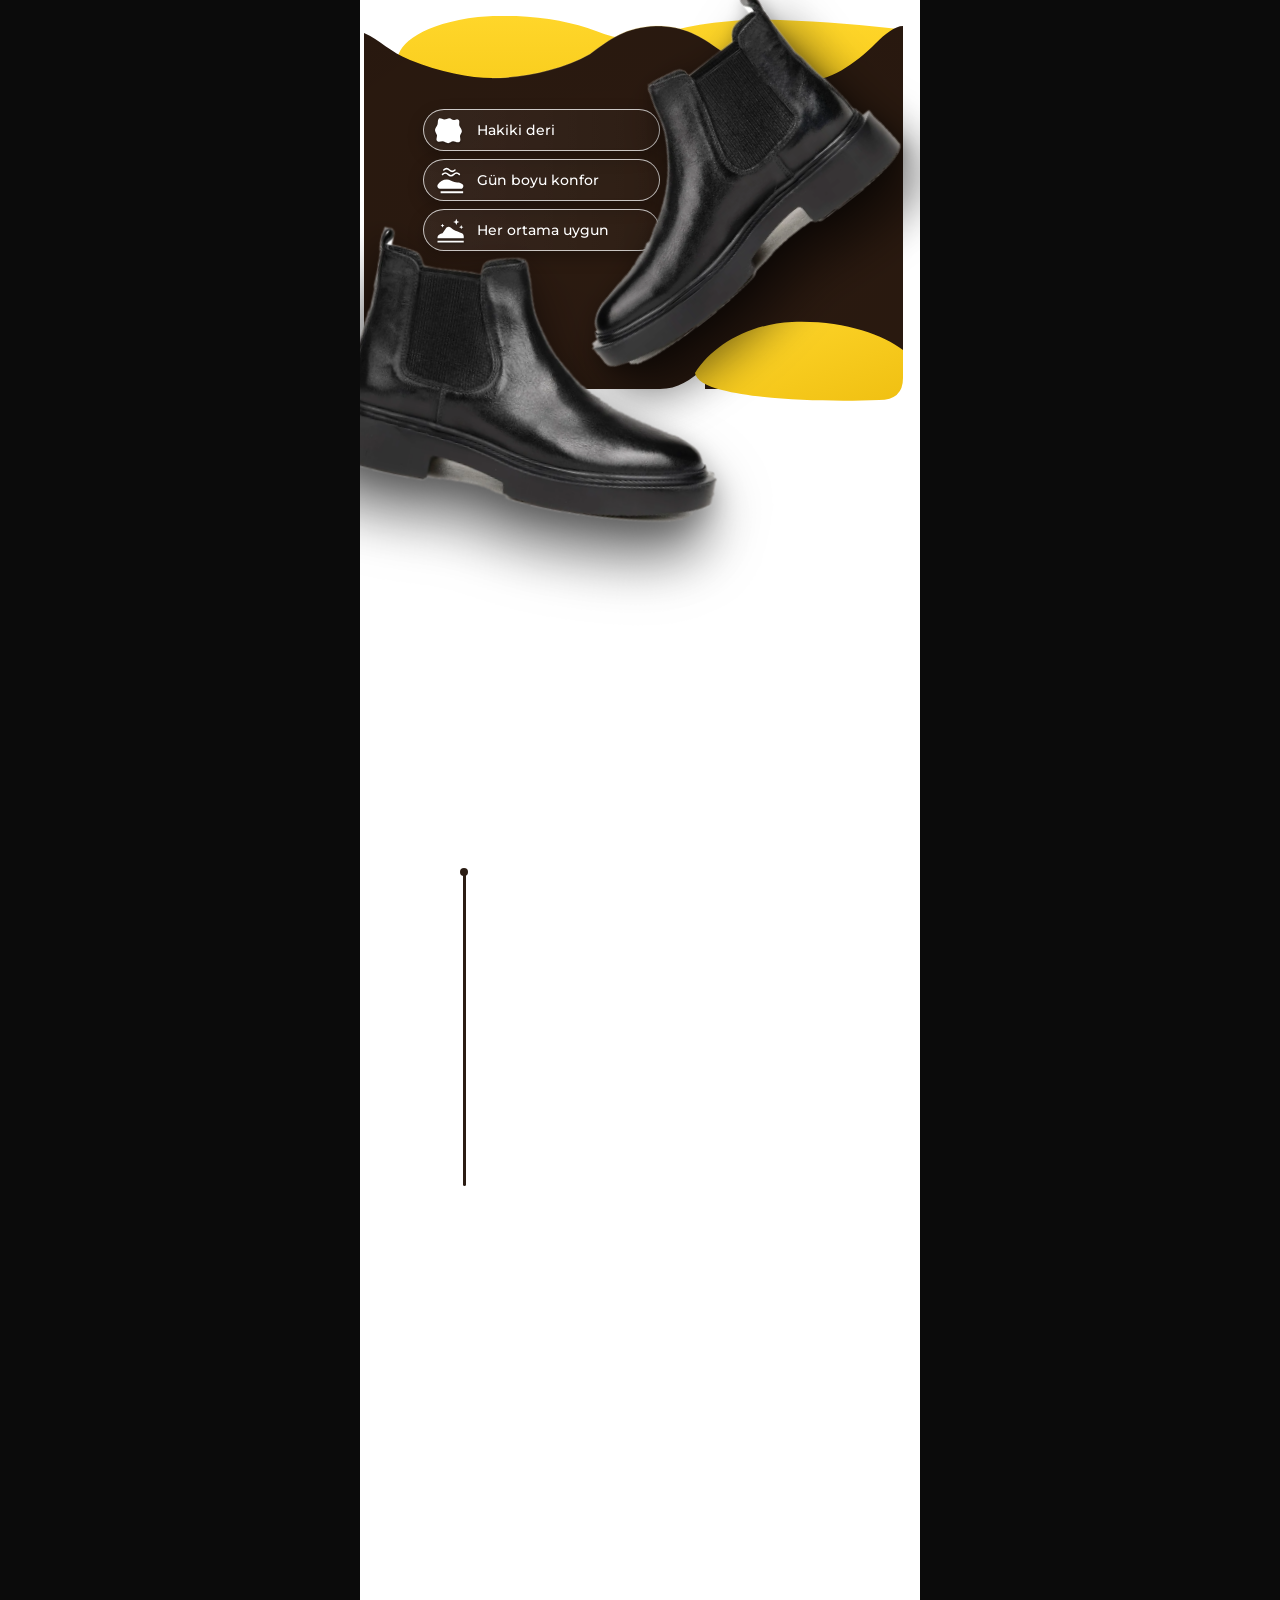
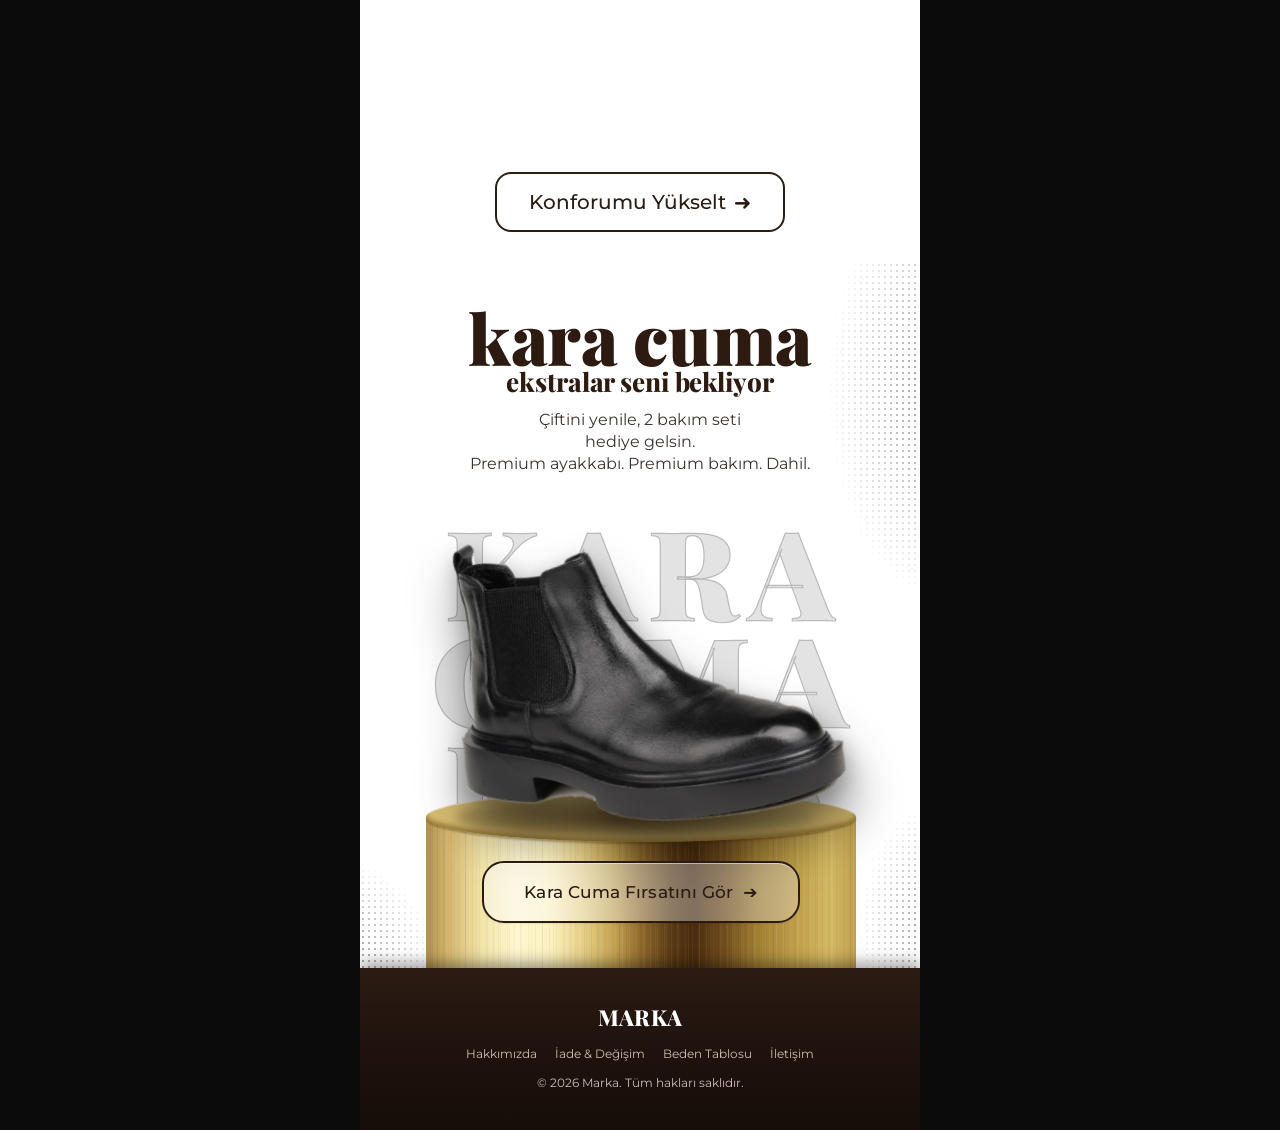
==== commit 9bb01875: "Landing: bölüm parçaları (ara durum, workflow durduruldu) ve CODEMAP güncellemesi Co-Authored-By: Cl" ====
--- a/landing/index.html
+++ b/landing/index.html
@@ -3,293 +3,525 @@
 <head>
 <meta charset="utf-8">
 <meta name="viewport" content="width=device-width, initial-scale=1">
-<title>Siyah Chelsea Bot – Hakiki Deri, Gün Boyu Konfor</title>
-<meta name="description" content="Hakiki deri siyah Chelsea bot. İş, seyahat ve günlük kullanım için tek çift. Şimdi al, ücretsiz bakım seti kazan.">
+<title>Siyah Chelsea Bot – Her Siparişe Ücretsiz Bakım Seti</title>
+<meta name="description" content="Hakiki deri siyah Chelsea bot. İş, seyahat ve günlük kullanım için tek çift. Kara Cuma'da her siparişe ücretsiz deri bakım seti.">
 <link rel="preconnect" href="https://fonts.googleapis.com">
 <link rel="preconnect" href="https://fonts.gstatic.com" crossorigin>
-<link href="https://fonts.googleapis.com/css2?family=DM+Serif+Display&family=Inter:wght@400;500;600;700&display=swap" rel="stylesheet">
+<link href="https://fonts.googleapis.com/css2?family=Playfair+Display:wght@700;800;900&family=Montserrat:wght@400;500;600;700&display=swap" rel="stylesheet">
 <style>
-/* ============ MARKA AYARLARI (logo/renkler gelince sadece burayı değiştir) ============ */
+/* ===== ORTAK TOKENLAR (marka logosu/renkleri gelince sadece burası değişir) ===== */
 :root{
-  --dark:#2a1a14;
-  --dark-2:#140c09;
-  --accent:#f6c915;
-  --accent-2:#e2a90a;
+  --dark:#2b1b13;       /* koyu kahve: header, pill'ler, panel */
+  --dark-2:#160d09;
+  --yellow:#f7cb1a;     /* ana sarı */
+  --yellow-2:#e6b70c;
   --gold:#c9a227;
-  --paper:#fbf9f5;
-  --ink:#1a1411;
-  --muted:#6f655e;
-  --serif:"DM Serif Display",Georgia,serif;
-  --sans:"Inter",system-ui,-apple-system,"Segoe UI",sans-serif;
+  --paper:#ffffff;      /* bölüm zemini (referansta beyaz) */
+  --ink:#1b1410;
+  --muted:#5f554e;
+  --red:#c8102e;
+  --serif:"Playfair Display",Georgia,"Times New Roman",serif;
+  --sans:"Montserrat","Inter",system-ui,-apple-system,"Segoe UI",sans-serif;
 }
 *{box-sizing:border-box;margin:0;padding:0}
 html{scroll-behavior:smooth}
 body{background:#0b0b0b;font-family:var(--sans);color:var(--ink);-webkit-font-smoothing:antialiased}
 img{display:block;max-width:100%;height:auto}
 a{color:inherit;text-decoration:none}
-
 .page{max-width:560px;margin:0 auto;background:var(--paper);overflow:hidden;position:relative}
-section{position:relative;text-align:center;padding:0 24px}
-
-.logo{font-family:var(--serif);font-size:20px;letter-spacing:.02em;color:#fff}
-.logo-img{height:26px;width:auto;margin:0 auto}
-
-h1,h2{font-family:var(--serif);font-weight:400;line-height:1.02;color:var(--ink)}
-h1{font-size:clamp(44px,12vw,64px)}
-h2{font-size:clamp(38px,10.5vw,54px)}
-.kicker{font-family:var(--serif);font-size:20px;display:block;margin-bottom:2px}
-.lead{font-size:13px;line-height:1.5;color:var(--muted);max-width:360px;margin:14px auto 0}
-
-.btn{display:inline-flex;align-items:center;gap:8px;padding:12px 30px;border:1px solid var(--ink);border-radius:10px;font-size:14px;font-weight:500;
-  background:linear-gradient(180deg,#fff,#f3efe8);box-shadow:0 6px 14px rgba(0,0,0,.08);transition:.2s;position:relative;z-index:3}
+
+/* Tipografi (referans ölçeği: 560px genişlik için) */
+.h-xs{font-family:var(--serif);font-weight:800;font-size:24px;line-height:1.05;color:var(--ink)}   /* "Buy Anything" */
+.h-xl{font-family:var(--serif);font-weight:900;font-size:66px;line-height:.98;letter-spacing:-.01em;color:var(--ink)} /* "Get a Free" */
+.h-lg{font-family:var(--serif);font-weight:900;font-size:52px;line-height:1;letter-spacing:-.01em;color:var(--ink)}    /* "Best Pair Yet" */
+.h-md{font-family:var(--serif);font-weight:800;font-size:34px;line-height:1.05;color:var(--ink)}  /* "Leather Polish" */
+.h-sm{font-family:var(--serif);font-weight:800;font-size:22px;line-height:1.1;color:var(--ink)}   /* "comfort", "extras await" */
+.lead{font-family:var(--sans);font-size:14px;line-height:1.5;color:var(--ink);max-width:400px;margin:14px auto 0}
+.center{text-align:center}
+
+/* Buton: beyaz zemin, ince siyah çerçeve, sağda ok */
+.btn{display:inline-flex;align-items:center;gap:10px;padding:13px 34px;border:1.5px solid var(--ink);border-radius:12px;
+  font-family:var(--sans);font-size:15px;font-weight:500;color:var(--ink);background:#fff;transition:.2s;position:relative;z-index:5}
+.btn::after{content:"➔";font-size:14px}
 .btn:hover{background:var(--ink);color:#fff;transform:translateY(-1px)}
-.btn::after{content:"➔";font-size:13px}
-
-/* hayalet yazı (ürün arkasındaki büyük kontur harfler) */
-.ghost{position:absolute;left:0;right:0;font-family:var(--serif);line-height:.84;color:transparent;
-  -webkit-text-stroke:1.6px rgba(26,20,17,.16);text-transform:uppercase;letter-spacing:.01em;pointer-events:none;user-select:none;text-align:center}
-.ghost.y{-webkit-text-stroke:1.6px rgba(255,255,255,.22)}
-
-/* ---------- 1. HERO ---------- */
-.top{background:linear-gradient(180deg,var(--dark-2) 0%,var(--dark) 70%);padding:22px 0 60px;position:relative;text-align:center}
-.top::before{content:"";position:absolute;inset:0;background:radial-gradient(60% 90% at 50% 120%,rgba(246,201,21,.28),transparent 70%)}
-.top::after{content:"";position:absolute;left:0;right:0;bottom:-1px;height:52px;background:var(--paper);
-  -webkit-mask:url("data:image/svg+xml,%3Csvg xmlns='http://www.w3.org/2000/svg' viewBox='0 0 560 52' preserveAspectRatio='none'%3E%3Cpath d='M0 52V34C90 4 180 4 270 26S430 46 560 12V52Z'/%3E%3C/svg%3E") center/100% 100% no-repeat;
-          mask:url("data:image/svg+xml,%3Csvg xmlns='http://www.w3.org/2000/svg' viewBox='0 0 560 52' preserveAspectRatio='none'%3E%3Cpath d='M0 52V34C90 4 180 4 270 26S430 46 560 12V52Z'/%3E%3C/svg%3E") center/100% 100% no-repeat}
-.top .logo{position:relative;z-index:1}
-.hero{padding-top:4px;padding-bottom:0;background:radial-gradient(70% 40% at 50% 100%,#f3ead3,transparent 70%)}
-.hero .lead{margin-bottom:18px}
-.stage{position:relative;margin:18px -24px 0;height:440px;overflow:hidden}
-.stage .blob{position:absolute;left:50%;top:30px;width:330px;height:250px;transform:translateX(-40%) rotate(-10deg);
-  background:radial-gradient(circle at 30% 25%,#ffe36a,var(--accent) 45%,var(--accent-2) 100%);
-  border-radius:58% 42% 55% 45%/48% 60% 40% 52%;box-shadow:inset -20px -24px 40px rgba(0,0,0,.08),0 30px 50px rgba(226,169,10,.25)}
-.stage .ghost{top:200px;font-size:clamp(70px,22vw,120px);text-align:left;padding-left:10px;z-index:0}
-.stage .ghost span{display:block}
-.stage .ghost span:nth-child(2){padding-left:58px}
-.stage .ghost span:nth-child(3){padding-left:120px}
-.stage .shoe-a{position:absolute;left:-4%;top:30px;width:54%;transform:rotate(-16deg);filter:drop-shadow(0 26px 18px rgba(0,0,0,.4));z-index:2}
-.stage .shoe-b{position:absolute;right:-4%;top:120px;width:60%;transform:rotate(-6deg);filter:drop-shadow(0 30px 20px rgba(0,0,0,.45));z-index:3}
-.badge{position:absolute;left:12%;bottom:36px;transform:rotate(-8deg);width:118px;height:118px;border-radius:50%;z-index:4;
-  background:radial-gradient(circle at 35% 30%,#4a2f22,var(--dark) 55%,#1b100c);box-shadow:0 14px 26px rgba(0,0,0,.4),inset 0 0 0 4px rgba(246,201,21,.35);
-  display:grid;place-items:center;color:var(--accent);font-family:var(--serif);font-size:13px;line-height:1.1;text-align:center;letter-spacing:.04em}
-.badge small{display:block;font-family:var(--sans);font-size:9px;font-weight:700;letter-spacing:.14em;color:#e8dccb;margin-bottom:4px}
-.badge::before{content:"";position:absolute;inset:8px;border-radius:50%;border:1px dashed rgba(246,201,21,.5)}
-.bow{position:absolute;left:8%;bottom:120px;width:46px;height:46px;z-index:5;filter:drop-shadow(0 6px 8px rgba(0,0,0,.35))}
-
-/* ---------- 2. EN İYİ ÇİFT ---------- */
-.pair{padding-top:56px;padding-bottom:36px}
-.pair .kicker{font-size:19px}
-.picker{display:flex;gap:14px;justify-content:center;margin:26px auto 28px}
-.card{flex:1;max-width:236px;border-radius:22px;padding:18px 12px 0;text-align:center;overflow:hidden;display:flex;flex-direction:column;position:relative;
-  background:linear-gradient(180deg,#ffd84a 0%,var(--accent) 45%,var(--accent-2) 100%);box-shadow:0 18px 34px rgba(226,169,10,.28),inset 0 1px 0 rgba(255,255,255,.5)}
-.card::before{content:"";position:absolute;left:-30%;top:-30%;width:120%;height:70%;background:radial-gradient(circle,rgba(255,255,255,.45),transparent 60%);pointer-events:none}
-.card b{font-family:var(--serif);font-weight:400;font-size:22px;display:block;position:relative}
-.dots{display:flex;gap:7px;justify-content:center;margin:10px 0 0;position:relative}
-.dots i{width:13px;height:13px;border-radius:50%;background:#1a1a1a;box-shadow:inset 0 -2px 3px rgba(0,0,0,.35)}
-.dots i:nth-child(1){background:#8a4b1d}.dots i:nth-child(2){background:#6b3a14}.dots i:nth-child(3){outline:2px solid #fff;outline-offset:1px}.dots i:nth-child(4){background:#d4a017}
-.card .shoe{flex:1;display:grid;place-items:center;padding:22px 0 18px;position:relative}
-.card .shoe::after{content:"";position:absolute;left:10%;right:10%;bottom:14px;height:22px;border-radius:50%;background:radial-gradient(ellipse,rgba(0,0,0,.45),transparent 70%);filter:blur(4px)}
-.card .shoe img{width:118%;max-width:none;position:relative;z-index:1;filter:drop-shadow(0 12px 10px rgba(0,0,0,.35));transition:.25s}
-.card:hover .shoe img{transform:scale(1.05) rotate(-2deg)}
-.tag{display:block;background:linear-gradient(180deg,#2a1f1a,#0f0a08);color:#fff;font-family:var(--serif);font-size:15px;padding:9px 6px;margin:0 -12px;position:relative}
-.mainview{max-width:380px;height:250px;margin:0 auto 18px;border-radius:26px;display:grid;place-items:center;overflow:hidden;position:relative;
-  background:radial-gradient(120% 90% at 50% 0%,#fff 0%,#efe8dc 60%,#e2d8c8 100%);box-shadow:inset 0 0 0 1px rgba(0,0,0,.05),0 20px 40px rgba(0,0,0,.08)}
-.mainview::after{content:"";position:absolute;left:20%;right:20%;bottom:28px;height:26px;border-radius:50%;background:radial-gradient(ellipse,rgba(0,0,0,.4),transparent 70%);filter:blur(5px)}
-.mainview img{width:64%;position:relative;z-index:1;filter:drop-shadow(0 14px 10px rgba(0,0,0,.25));transition:opacity .25s}
-.thumbs{display:flex;gap:10px;justify-content:center;margin-bottom:26px}
-.thumbs button{width:62px;height:48px;border-radius:12px;border:1.5px solid #ddd;background:linear-gradient(180deg,#fff,#eee6da);padding:6px;cursor:pointer;transition:.2s;display:grid;place-items:center}
-.thumbs button img{width:100%}
-.thumbs button.on{border-color:var(--ink);box-shadow:0 0 0 2px var(--accent)}
-
-/* ---------- 3. KONFOR ---------- */
-.comfort{padding:64px 0 0}
-.comfort .head{padding:0 24px}
-.panel{position:relative;margin-top:26px;height:500px;overflow:hidden;
-  background:linear-gradient(180deg,var(--paper) 0,var(--paper) 90px,var(--dark) 90px,var(--dark-2) 100%)}
-.panel .swoosh{position:absolute;left:-30%;top:60px;width:160%;height:230px;transform:rotate(-16deg);
-  background:linear-gradient(90deg,#b8870a,var(--accent-2) 20%,var(--accent) 50%,#ffe36a 80%,var(--accent));
-  border-radius:50%;box-shadow:0 30px 60px rgba(0,0,0,.35)}
-.panel .swoosh::after{content:"";position:absolute;left:-10%;right:-10%;top:-150px;height:200px;border-radius:50%;background:var(--paper)}
-.panel .glow{position:absolute;inset:0;background:radial-gradient(60% 50% at 70% 85%,rgba(246,201,21,.25),transparent 70%)}
-.panel .shoe-c{position:absolute;right:-10%;top:40px;width:66%;max-width:none;transform:rotate(-30deg);z-index:1;
-  filter:drop-shadow(0 30px 24px rgba(0,0,0,.5)) brightness(1.08)}
-.panel .shoe-d{position:absolute;left:-4%;bottom:34px;width:64%;max-width:none;transform:rotate(-8deg);z-index:2;
-  filter:drop-shadow(0 26px 20px rgba(0,0,0,.6))}
-.pills{position:absolute;left:18px;top:122px;display:flex;flex-direction:column;gap:12px;text-align:left;z-index:3}
-.pill{display:flex;align-items:center;gap:10px;border:1px solid rgba(255,255,255,.75);border-radius:999px;padding:9px 18px 9px 12px;color:#fff;font-size:12px;width:max-content;
-  background:linear-gradient(90deg,rgba(0,0,0,.55),rgba(0,0,0,.25));backdrop-filter:blur(6px);box-shadow:0 8px 20px rgba(0,0,0,.3)}
-.pill svg{width:18px;height:18px;stroke:#fff;fill:none;stroke-width:1.6}
-.comfort .cta{padding:34px 0 20px;background:var(--paper)}
-
-/* ---------- 4. TEK ÇİFT, HER PLAN ---------- */
-.plan{padding-top:44px;padding-bottom:30px}
-.rows{display:flex;flex-direction:column;gap:12px;margin:28px auto 0;max-width:420px}
-.row{display:flex;align-items:center;gap:14px;color:#fff;border-radius:999px;padding:8px 22px 8px 8px;text-align:left;
-  background:linear-gradient(90deg,#3a241b,var(--dark) 40%,var(--dark-2));box-shadow:0 10px 22px rgba(42,26,20,.35),inset 0 1px 0 rgba(255,255,255,.08)}
-.row .ic{flex:none;width:52px;height:52px;border-radius:50%;display:grid;place-items:center;
-  background:radial-gradient(circle at 35% 30%,#ffe36a,var(--accent) 55%,var(--accent-2));box-shadow:0 6px 14px rgba(0,0,0,.35)}
-.row .ic svg{width:26px;height:26px;stroke:var(--dark);fill:none;stroke-width:1.8;stroke-linecap:round;stroke-linejoin:round}
-.row b{display:block;font-family:var(--serif);font-weight:400;font-size:17px;letter-spacing:.06em;text-transform:uppercase}
-.row span{font-size:12px;color:#d9cfc7}
-.life{position:relative;margin:34px 0 0;height:560px;border-radius:28px;overflow:hidden;box-shadow:0 30px 60px rgba(0,0,0,.25);
-  background:linear-gradient(170deg,#2b1d16 0%,#4a3225 35%,#8c6a4d 70%,#c9ad8a 100%)}
-.life img{position:absolute;inset:0;width:100%;height:100%;object-fit:cover;object-position:50% 20%}
-.life::after{content:"";position:absolute;inset:0;background:linear-gradient(180deg,rgba(0,0,0,0) 55%,rgba(20,12,9,.75) 100%)}
-.life .cap{position:absolute;left:0;right:0;bottom:22px;color:#fff;font-family:var(--serif);font-size:22px;z-index:1;text-shadow:0 2px 10px rgba(0,0,0,.5)}
-.life .cap small{display:block;font-family:var(--sans);font-size:11px;letter-spacing:.12em;text-transform:uppercase;opacity:.85;margin-top:4px}
-.life .fallback{position:absolute;left:50%;bottom:8%;width:84%;max-width:none;transform:translateX(-50%) rotate(-10deg);filter:drop-shadow(0 30px 30px rgba(0,0,0,.6))}
-.plan .cta{padding-top:26px}
-
-/* ---------- 5. KAMPANYA ---------- */
-.final{padding-top:48px;padding-bottom:0;background:radial-gradient(80% 50% at 50% 100%,#efe3c2,var(--paper) 70%)}
-.final small{display:block;font-family:var(--serif);font-size:20px;margin-top:4px}
-.final .lead{margin-bottom:6px}
-.podium{position:relative;margin:6px -24px 0;height:520px;overflow:hidden}
-.podium .ghost{top:10px;font-size:clamp(86px,27vw,150px)}
-.podium .ghost span{display:block}
-.podium .light{position:absolute;left:50%;top:-40px;width:420px;height:420px;transform:translateX(-50%);
-  background:radial-gradient(circle,rgba(246,201,21,.35),rgba(246,201,21,.08) 45%,transparent 70%);filter:blur(10px)}
-.podium .shoe-e{position:absolute;left:50%;top:120px;width:64%;transform:translateX(-50%) rotate(-10deg);z-index:3;filter:drop-shadow(0 32px 24px rgba(0,0,0,.45))}
-.podium .disc{position:absolute;left:50%;bottom:-70px;width:120%;height:220px;transform:translateX(-50%);z-index:1;border-radius:50% 50% 0 0/100% 100% 0 0;
-  background:linear-gradient(90deg,#6e5410 0%,#c9a227 18%,#f7df8a 38%,#fff4c4 50%,#f2d36b 62%,#b8911c 82%,#5f480c 100%);box-shadow:0 -10px 40px rgba(0,0,0,.25)}
-.podium .disc::before{content:"";position:absolute;left:10%;right:10%;top:36px;height:90px;border-radius:50%;
-  background:radial-gradient(ellipse at 50% 40%,#fff6cf,#f2d36b 50%,#c9a227 100%);box-shadow:0 10px 24px rgba(0,0,0,.35)}
-.podium .disc::after{content:"";position:absolute;inset:0;background:linear-gradient(180deg,transparent,rgba(0,0,0,.35));border-radius:inherit}
-.podium .cta{position:absolute;left:0;right:0;bottom:30px;z-index:4}
-
-/* ---------- ALT BİLGİ ---------- */
-footer{background:linear-gradient(180deg,var(--dark),var(--dark-2));color:#cbbfb6;text-align:center;padding:34px 24px 40px;font-size:12px}
-footer .logo{display:block;margin-bottom:14px;font-size:22px}
-footer nav{display:flex;gap:18px;justify-content:center;flex-wrap:wrap;margin-bottom:14px}
-footer nav a:hover{color:#fff}
-
+
+/* Kontur (hayalet) yazı: ürünlerin arkasındaki büyük harfler */
+.ghost{font-family:var(--serif);font-weight:900;text-transform:uppercase;line-height:.86;letter-spacing:.01em;
+  color:transparent;-webkit-text-stroke:1.5px rgba(27,20,16,.28);pointer-events:none;user-select:none}
+
+/* Logo yer tutucu */
+.logo{font-family:var(--serif);font-weight:800;font-size:22px;letter-spacing:.01em;color:#fff}
+.logo-img{height:28px;width:auto;margin:0 auto}
+
+/* kaydırınca beliren */
 .rv{opacity:0;transform:translateY(22px);transition:opacity .7s ease,transform .7s ease}
 .rv.in{opacity:1;transform:none}
 @media (prefers-reduced-motion:reduce){.rv{opacity:1;transform:none;transition:none}html{scroll-behavior:auto}}
+
+/* ---- hero ---- */
+/* ===== HERO ===== */
+.hero{position:relative;overflow:hidden;text-align:center;border-radius:20px 20px 0 0;
+  background:
+    radial-gradient(55% 26% at 16% 30%,rgba(255,255,255,.7),transparent 70%),
+    radial-gradient(40% 22% at 86% 44%,rgba(255,255,255,.55),transparent 70%),
+    radial-gradient(60% 30% at 20% 60%,rgba(214,204,190,.35),transparent 70%),
+    radial-gradient(50% 30% at 90% 80%,rgba(214,204,190,.3),transparent 70%),
+    linear-gradient(180deg,#f7f3ee 0%,#eee8e0 45%,#e9e2d8 100%)}
+/* arka plandaki yumuşak beyaz kurdele dokusu */
+.hero::before{content:"";position:absolute;left:-14%;top:60px;width:128%;height:700px;pointer-events:none;z-index:0;
+  background:
+    radial-gradient(42% 7% at 26% 14%,rgba(255,255,255,.95),rgba(255,255,255,.5) 50%,transparent 72%),
+    radial-gradient(34% 6% at 82% 28%,rgba(255,255,255,.9),rgba(255,255,255,.45) 50%,transparent 72%),
+    radial-gradient(38% 7% at 18% 54%,rgba(255,255,255,.85),rgba(255,255,255,.4) 50%,transparent 72%),
+    radial-gradient(30% 6% at 86% 74%,rgba(255,255,255,.8),transparent 72%),
+    radial-gradient(44% 5% at 40% 36%,rgba(200,190,176,.35),transparent 70%),
+    radial-gradient(40% 5% at 60% 66%,rgba(200,190,176,.3),transparent 70%);
+  transform:rotate(-28deg);filter:blur(5px)}
+/* başlık çubuğu: koyu kahve, alt kenarı referanstaki gibi simetrik dalgalı (köşeler ve orta aşağıda, iki tümsek yukarıda) */
+.hero-top{position:relative;z-index:2;height:95px;background:linear-gradient(180deg,#1b100a 0%,#27170f 55%,#30201a 100%);
+  -webkit-mask:url("data:image/svg+xml,%3Csvg xmlns='http://www.w3.org/2000/svg' viewBox='0 0 560 95' preserveAspectRatio='none'%3E%3Cpath d='M0 0H560V72C538 55 492 31 450 31C410 31 405 95 280 95C155 95 150 31 90 31C55 31 25 60 0 82Z'/%3E%3C/svg%3E") center/100% 100% no-repeat;
+          mask:url("data:image/svg+xml,%3Csvg xmlns='http://www.w3.org/2000/svg' viewBox='0 0 560 95' preserveAspectRatio='none'%3E%3Cpath d='M0 0H560V72C538 55 492 31 450 31C410 31 405 95 280 95C155 95 150 31 90 31C55 31 25 60 0 82Z'/%3E%3C/svg%3E") center/100% 100% no-repeat}
+.hero-top::before{content:"";position:absolute;inset:0;background:radial-gradient(60% 80% at 50% 110%,rgba(255,255,255,.08),transparent 70%)}
+.hero-top .logo{position:absolute;left:0;right:0;top:26px;font-size:25px;letter-spacing:.04em;line-height:1;z-index:1}
+/* metin bloğu */
+.hero-head{position:relative;z-index:6;padding:21px 20px 0}
+.hero-head .h-xs{font-size:26px;line-height:1;margin:0}
+.hero-head .h-xl{font-size:90px;line-height:.88;margin:2px 0 0;letter-spacing:-.01em}
+.hero-head .h-md{font-size:32px;font-weight:700;line-height:1;margin:0;letter-spacing:.005em}
+.hero-head .lead{max-width:362px;margin:11px auto 0;font-size:14.5px;line-height:1.5;color:#2a221d;text-wrap:balance}
+.hero-cta{margin-top:18px;line-height:0}
+.hero-head .btn{width:297px;height:57px;justify-content:center;padding:0 18px;font-size:18px;font-weight:500;letter-spacing:.005em;
+  border-width:1.5px;border-radius:13px;background:transparent;box-shadow:none}
+.hero-head .btn::after{content:"➔";font-size:19px;line-height:1;margin-left:-1px;transform:translateY(1px)}
+/* ürün sahnesi */
+.hero-stage{position:relative;z-index:1;height:460px}
+.hero-yellow{position:absolute;left:110px;top:2px;width:288px;height:447px;border-radius:26px;z-index:1;
+  background:linear-gradient(180deg,#f8d81d 0%,#f6d31a 60%,#f5d119 100%)}
+/* kontur (içi boş) KARA / CUMA yazısı: beyaz kontur + hafif gri kabartma, dolgu yok */
+.hero-ghost{position:absolute;left:85px;top:-19px;z-index:2;font-size:112px;line-height:1.05;letter-spacing:.03em;white-space:nowrap;text-align:left;
+  color:transparent;-webkit-text-stroke:1.5px rgba(255,255,255,.92)}
+.hero-ghost span{display:block;position:relative}
+.hero-ghost span::before{content:attr(data-t);position:absolute;left:1px;top:1.5px;z-index:-1;color:transparent;-webkit-text-stroke:1.4px rgba(70,58,48,.3)}
+/* ayakkabılar */
+.hero-shoe-a{position:absolute;left:20px;top:14px;width:264px;max-width:none;z-index:4;transform:rotate(20deg);
+  filter:drop-shadow(-8px 22px 16px rgba(0,0,0,.42)) drop-shadow(0 4px 4px rgba(0,0,0,.2))}
+.hero-shoe-b{position:absolute;left:130px;top:34px;width:372px;max-width:none;z-index:7;transform:rotate(-24deg) scaleX(-1);
+  filter:drop-shadow(14px 30px 26px rgba(0,0,0,.5)) drop-shadow(0 6px 6px rgba(0,0,0,.25))}
+/* cila kutusu */
+.hero-tin{position:absolute;border-radius:50%;display:grid;place-items:center;
+  background:
+    radial-gradient(circle at 50% 50%,transparent 60%,rgba(0,0,0,.08) 62%,transparent 64%),
+    conic-gradient(from 200deg,#f2f2f2,#a9a9a9 12%,#ffffff 24%,#b0b0b0 38%,#eeeeee 50%,#9a9a9a 64%,#f7f7f7 76%,#b5b5b5 88%,#f2f2f2);
+  box-shadow:0 6px 0 #8d8d8d,0 8px 0 #666,0 22px 26px rgba(0,0,0,.4),inset 0 0 0 1px rgba(0,0,0,.15)}
+.hero-tin::before{content:"";position:absolute;inset:7%;border-radius:50%;
+  background:radial-gradient(circle at 42% 36%,#fffefb,#f7f3ea 60%,#e6e0d4 100%);
+  box-shadow:inset 0 0 0 1px rgba(0,0,0,.12),inset 0 0 0 4px #e9e9e9,inset 0 0 0 5px #8a8a8a,inset 0 3px 8px rgba(0,0,0,.08)}
+.hero-tin-1{left:106px;top:180px;width:150px;height:150px;z-index:5;transform:rotate(-8deg)}
+.hero-tin-2{left:250px;top:78px;width:100px;height:100px;z-index:3;transform:rotate(-16deg);filter:brightness(.92)}
+.hero-tin-label{position:relative;z-index:1;color:#1b1410;line-height:1;padding-top:2px}
+.hero-tin-label b{display:block;font-family:var(--serif);font-weight:800;font-size:17px;letter-spacing:.01em}
+.hero-tin-label span{display:block;font-family:var(--serif);font-weight:700;font-size:9px;letter-spacing:.14em;margin-top:5px}
+.hero-tin-label small{display:block;font-family:var(--sans);font-weight:600;font-size:4.5px;letter-spacing:.18em;margin-top:4px;color:#5f554e}
+.hero-tin-2 .hero-tin-label b{font-size:11.5px}
+.hero-tin-2 .hero-tin-label span{font-size:6.5px;margin-top:3px}
+.hero-tin-2 .hero-tin-label small{font-size:3.5px;margin-top:2px}
+/* kırmızı fiyonk: kutunun sol üst kenarında, kuyruklar sol alta sarkar */
+.hero-bow{position:absolute;left:76px;top:158px;width:122px;height:118px;z-index:6;transform:rotate(-6deg);
+  filter:drop-shadow(0 8px 8px rgba(0,0,0,.35))}
+/* ---- pair ---- */
+/* ---------- PAIR: "Senin / En İyi Çiftin" ---------- */
+.pair{position:relative;z-index:2;overflow:hidden;background:#fff;padding:32px 0 36px;text-align:center}
+.pair-kicker{display:block;font-family:var(--serif);font-size:24px;font-weight:700;line-height:1;color:var(--dark);letter-spacing:0}
+.pair-title{font-family:var(--serif);font-size:65px;font-weight:700;line-height:1;margin-top:2px;color:var(--dark);letter-spacing:-.012em}
+
+.pair-cards{display:flex;justify-content:center;gap:38px;margin-top:46px;position:relative}
+.pair-card{position:relative;width:200px;height:229px;flex:0 0 200px;border-radius:16px;text-align:center;
+  background:
+    radial-gradient(90% 60% at 50% -10%,rgba(255,255,255,.22),rgba(255,255,255,0) 60%),
+    linear-gradient(180deg,#fadb24 0%,#f8d41c 50%,#f5cc12 100%);
+  box-shadow:inset 0 1px 0 rgba(255,255,255,.4),inset 0 -2px 0 rgba(180,130,0,.14)}
+.pair-name{position:absolute;left:0;right:0;top:31px;font-family:var(--serif);font-weight:700;font-size:23px;line-height:1;color:var(--dark);letter-spacing:-.005em}
+.pair-dots{position:absolute;left:0;right:0;top:80px;display:flex;justify-content:center;gap:11px}
+.pair-dots i{width:20px;height:20px;border-radius:50%;display:block;
+  box-shadow:inset 0 -2px 3px rgba(0,0,0,.22),inset 0 1px 2px rgba(255,255,255,.14)}
+.pair-dots i:nth-child(1){background:radial-gradient(circle at 38% 32%,#ad6a34,#965223 55%,#7a3f14)}
+.pair-dots i:nth-child(2){background:radial-gradient(circle at 38% 32%,#844027,#652c19 55%,#4a1c0f)}
+.pair-dots i:nth-child(3){background:radial-gradient(circle at 38% 32%,#2e2d2b,#0d0d0d 55%,#000)}
+.pair-dots i:nth-child(4){background:radial-gradient(circle at 38% 32%,#d19453,#ba7b36 55%,#9a5f22)}
+.pair-tag{position:absolute;left:9px;right:9px;bottom:19px;height:39px;border-radius:6px;display:flex;align-items:center;justify-content:center;
+  background:linear-gradient(180deg,#232220 0%,#111010 55%,#050504 100%);color:#fff;
+  font-family:var(--serif);font-weight:700;font-size:19px;line-height:1;letter-spacing:.004em;
+  box-shadow:0 5px 12px rgba(0,0,0,.16)}
+.pair-shoe{position:absolute;max-width:none;bottom:-73px;z-index:2;pointer-events:none;
+  filter:drop-shadow(0 8px 7px rgba(0,0,0,.34)) drop-shadow(0 2px 3px rgba(0,0,0,.22))}
+/* sol kart: burun sağa, sap sayfanın sol kenarından taşar (ref: ayakkabı x 0–360) */
+.pair-card:nth-child(1) .pair-shoe{width:252px;right:2px;bottom:-78px}
+/* sağ kart: burun sola, sap sayfanın sağ kenarından taşar ve etiketin sağ ucunu keser (ref) */
+.pair-card:nth-child(2) .pair-shoe{width:278px;left:-2px}
+/* sol kart: bot sapı etiketin sol ucunu örter, yazı görünür tarafa kayar ("Siyah Deri" tam okunur);
+   sağ kart: referanstaki gibi yazının son harfleri botun altında kalır ("Kalın Taba…") */
+.pair-card:nth-child(1) .pair-tag{padding-left:62px}
+.pair-card:nth-child(2) .pair-tag{padding-left:8px}
+
+.pair-cta{margin-top:115px}
+.pair .btn{width:285px;height:57px;padding:0;justify-content:center;border-radius:16px;font-size:20px;font-weight:500;
+  border-width:1.5px;border-color:rgba(27,20,16,.72);color:var(--dark);gap:12px;letter-spacing:.002em}
+.pair .btn::after{font-size:19px}
+/* ---- comfort ---- */
+/* ---------- COMFORT: "konfor / uzun ömürlü" ---------- */
+.comfort{position:relative;overflow:hidden;background:#fff;padding:6px 0 22px;text-align:center}
+.comfort-head{position:relative;z-index:1;padding:0 24px}
+.comfort-kicker{display:block;font-family:var(--serif);font-weight:700;font-size:23px;line-height:1;letter-spacing:-.005em;color:#1b1410;margin-bottom:-5px}
+.comfort-title{font-family:var(--serif);font-weight:700;font-size:62px;line-height:1;letter-spacing:-.02em;color:#1b1410}
+.comfort-lead{font-family:var(--sans);font-size:15px;line-height:1.4;font-weight:400;color:#3a3a3a;max-width:350px;margin:4px auto 0}
+
+/* dark panel + yellow waves (SVG background); boots overflow above/below the panel */
+.comfort-stage{position:relative;margin-top:12px;height:540px}
+.comfort-bg{position:absolute;left:0;top:0;width:560px;height:400px;display:block;z-index:1}
+
+.comfort-pills{position:absolute;left:63px;top:93px;display:flex;flex-direction:column;gap:8px;text-align:left;z-index:2}
+.comfort-pill{display:flex;align-items:center;gap:12px;width:237px;min-height:40px;padding:5px 14px 5px 11px;border-radius:999px;color:#fff;
+  font-family:var(--sans);font-size:14px;line-height:1.15;font-weight:500;letter-spacing:0;
+  border:1px solid rgba(255,255,255,.75);
+  background:linear-gradient(90deg,rgba(255,255,255,.06),rgba(255,255,255,.02));
+  box-shadow:0 6px 16px rgba(0,0,0,.25)}
+.comfort-pill svg{flex:none;width:30px;height:30px;fill:#fff;filter:drop-shadow(0 1px 1px rgba(0,0,0,.35))}
+
+.comfort-shoe{position:absolute;max-width:none;pointer-events:none;user-select:none}
+/* product 1: top-right, toe to lower-left, overflows the band's top edge (takes the suede loafer's place) */
+.comfort-shoe-a{width:380px;left:145px;top:43px;transform:rotate(-38deg);transform-origin:50% 50%;z-index:4;
+  filter:drop-shadow(0 30px 26px rgba(0,0,0,.55)) drop-shadow(0 6px 8px rgba(0,0,0,.35)) brightness(1.06) contrast(1.02)}
+/* product 2: bottom-left, heel clipped by the left edge, toe to lower-right (takes the black loafer's place) */
+.comfort-shoe-b{width:410px;left:-30px;top:239px;transform:rotate(12deg);transform-origin:50% 50%;z-index:3;
+  filter:drop-shadow(0 32px 28px rgba(0,0,0,.5)) drop-shadow(0 10px 12px rgba(0,0,0,.3)) brightness(1.04)}
+
+.comfort-cta{position:relative;z-index:6;margin-top:14px}
+.comfort .btn{padding:0 30px;height:60px;width:286px;justify-content:center;border-radius:20px;font-size:20px;font-weight:500;border:1px solid #2b1a10;color:#1b1410;gap:10px;line-height:1}
+.comfort .btn::after{content:none}
+.comfort .btn svg{width:20px;height:20px;flex:none;fill:currentColor}
+/* ---- plan ---- */
+/* ---------- PLAN: "tek çift / her plan" ---------- */
+.plan{position:relative;overflow:hidden;background:#fff;padding:26px 0 30px;text-align:center}
+.plan-h1,.plan-h2{display:block;font-family:var(--serif);font-weight:900;color:#2b1d14;letter-spacing:-.012em}
+.plan-h1{font-size:66px;line-height:.82}
+.plan-h2{font-size:60px;line-height:.86;margin-top:2px}
+.plan-lead{font-size:15px;line-height:1.35;font-weight:500;color:#2b1d14;max-width:440px;margin:18px auto 0}
+
+/* satırlar: hap 73px -> 466px (ref: %13 -> %83) */
+.plan-rows{position:relative;margin:30px 0 0 68px;width:398px;display:flex;flex-direction:column;gap:16px;text-align:left}
+/* dikey çizgi: daire merkezlerinden geçer, üstte nokta, altta fotoğrafın arkasına uzanır */
+.plan-rows::before{content:"";position:absolute;left:34.5px;top:-22px;bottom:-62px;width:3px;background:#2b1d14;z-index:0;border-radius:2px}
+.plan-rows::after{content:"";position:absolute;left:32px;top:-26px;width:8px;height:8px;border-radius:50%;background:#2b1d14;z-index:0}
+.plan-row{position:relative;display:flex;align-items:center;height:66px;padding-left:89px;color:#fff;z-index:1}
+/* koyu kahve hap: düz renk + fırça kenarı (SVG turbulence) + üstte 1px açık kahve ışık */
+.plan-bar{position:absolute;top:0;bottom:0;left:6px;right:0;border-radius:999px;z-index:-1;background:#2a1a14;
+  box-shadow:inset 0 1px 0 #4a3426,inset 0 -1px 0 #1a0f0a;filter:url(#plan-rough)}
+.plan-ic{position:absolute;left:0;top:-1px;width:68px;height:68px;display:grid;place-items:center;z-index:2}
+.plan-ic::before{content:"";position:absolute;inset:0;border-radius:50%;background:#ffd21a;
+  background-image:radial-gradient(circle at 38% 32%,#ffe15a 0%,#ffd21a 55%,#f2c20c 100%);
+  box-shadow:3px 3px 0 #2b1d14;filter:url(#plan-rough2)}
+.plan-ic svg{position:relative;width:38px;height:38px;fill:#2b1d14;display:block}
+.plan-row b{display:block;font-family:var(--serif);font-weight:800;font-size:21px;line-height:1;letter-spacing:0;text-transform:uppercase;color:#fff}
+.plan-row span{display:block;font-family:var(--sans);font-size:13px;line-height:1.2;font-weight:500;margin-top:2px;color:#f6f0ea}
+
+/* yaşam fotoğrafı: üç katmanlı kolaj + taşan botlar */
+.plan-stage{position:relative;height:626px;margin-top:30px;z-index:1;
+  background:radial-gradient(ellipse at 50% 60%,#efede9 0%,#ffffff 70%)}
+.plan-blob{position:absolute;border-radius:999px;background:#e9e6e1;filter:blur(6px);z-index:0}
+.plan-blob.plan-b1{left:14px;top:300px;width:60px;height:120px}
+.plan-blob.plan-b2{left:-30px;top:-10px;width:110px;height:140px;background:#efece7}
+.plan-blob.plan-b3{right:-40px;top:200px;width:120px;height:230px;background:#eceae6}
+.plan-fg{position:absolute;right:-8px;top:58px;font-family:var(--serif);font-weight:700;font-size:40px;line-height:.98;text-align:right;
+  color:transparent;-webkit-text-stroke:1px #c9c3bb;opacity:.9;z-index:0;letter-spacing:.02em;pointer-events:none}
+/* ortak fotoğraf ölçüsü: 1141x642, sahne içinde sol -294, üst 6 */
+.plan-pane{position:absolute;overflow:hidden;z-index:1;background:#d9cbbd;
+  box-shadow:0 22px 44px rgba(27,16,11,.16),0 6px 14px rgba(27,16,11,.08)}
+.plan-pane img{position:absolute;width:1141px;height:642px;max-width:none}
+.plan-p1{left:45px;top:0;width:154px;height:460px;border-radius:24px}
+.plan-p1 img{left:-339px;top:6px}
+.plan-p2{left:192px;top:3px;width:170px;height:586px;border-radius:24px}
+.plan-p2 img{left:-486px;top:3px}
+.plan-p3{left:359px;top:104px;width:153px;height:474px;border-radius:24px}
+.plan-p3 img{left:-653px;top:-98px}
+/* botlar: aynı fotoğraf, yalnızca ayak bölgesi görünür; panellerin altından taşar */
+.plan-feet{position:absolute;left:0;top:0;width:560px;height:626px;z-index:2;pointer-events:none;
+  -webkit-mask:radial-gradient(ellipse 102px 70px at 282px 572px,#000 70%,transparent 100%),radial-gradient(ellipse 110px 72px at 432px 568px,#000 70%,transparent 100%);
+          mask:radial-gradient(ellipse 102px 70px at 282px 572px,#000 70%,transparent 100%),radial-gradient(ellipse 110px 72px at 432px 568px,#000 70%,transparent 100%)}
+.plan-feet img{position:absolute;left:-294px;top:6px;width:1141px;height:642px;max-width:none}
+.plan-cta{margin-top:-8px;position:relative;z-index:3}
+.plan .btn{padding:0 26px;height:60px;border-radius:16px;font-size:20px;font-weight:500;border-width:2px;border-color:#2b1d14;color:#2b1d14;gap:8px;min-width:290px;justify-content:center}
+.plan .btn::after{content:"➜";font-size:21px;font-weight:700}
+/* ---- final ---- */
+/* ---------- FINAL: Kara Cuma podyum + alt bilgi ----------
+   Referans ölçüleri (e-posta gerçek genişliği 560px'e ölçeklendi):
+   başlık 49→104, alt başlık x-yüksekliği 115, gövde 153/175/196,
+   hayalet yazı 276/400/524, bot 79→444 x 229→555, podyum 66→496 (üst elips 530, merkez 553),
+   buton 318x62 merkez y=630, alt bilgi 706'da başlar. */
+.final{position:relative;overflow:hidden;background:#fff;text-align:center}
+.final-top{position:relative;height:706px;overflow:hidden}
+
+/* noktalı halftone zemin: sağ üst sütun + sol alt / sağ alt köşeler */
+.final-dots{position:absolute;inset:0;z-index:0;pointer-events:none;
+  background-image:radial-gradient(circle,rgba(43,26,18,.42) 0 .8px,rgba(43,26,18,0) 1.6px);background-size:6px 6px;
+  -webkit-mask:
+    radial-gradient(160px 300px at 104% 18%,#000 10%,rgba(0,0,0,.45) 45%,transparent 72%),
+    radial-gradient(130px 150px at -3% 100%,#000 10%,rgba(0,0,0,.5) 45%,transparent 72%),
+    radial-gradient(110px 180px at 103% 95%,#000 10%,rgba(0,0,0,.5) 45%,transparent 72%);
+          mask:
+    radial-gradient(160px 300px at 104% 18%,#000 10%,rgba(0,0,0,.45) 45%,transparent 72%),
+    radial-gradient(130px 150px at -3% 100%,#000 10%,rgba(0,0,0,.5) 45%,transparent 72%),
+    radial-gradient(110px 180px at 103% 95%,#000 10%,rgba(0,0,0,.5) 45%,transparent 72%)}
+
+.final-head{position:relative;padding:42px 20px 0;z-index:5}
+.final-title{font-size:70px;line-height:.95;letter-spacing:-.005em;color:#2d1b12}
+.final-sub{font-size:26px;line-height:1;margin-top:-2px;font-weight:800;letter-spacing:-.005em;color:#2d1b12}
+.final-lead{font-size:15.5px;line-height:1.42;max-width:460px;margin:14px auto 0;color:#3a332e}
+
+/* hayalet yazı: 3 satır, açık gri dolgu + ince koyu kontur */
+.final-ghost{position:absolute;left:0;right:0;top:254px;z-index:1;text-align:center;
+  font-size:124px;line-height:.865;letter-spacing:.1em;padding-left:.1em;
+  color:#e3e3e3;-webkit-text-stroke:1.2px #bababa;white-space:nowrap}
+.final-ghost span{display:block}
+
+/* altın silindir podyum */
+.final-cyl{position:absolute;left:66px;width:430px;top:530px;bottom:-30px;z-index:2}
+.final-cyl-body{position:absolute;left:0;right:0;top:25px;bottom:0;
+  background:
+    repeating-linear-gradient(90deg,rgba(255,255,255,.05) 0 1px,rgba(0,0,0,0) 1px 4px,rgba(0,0,0,.035) 4px 5px,rgba(0,0,0,0) 5px 7px),
+    repeating-linear-gradient(90deg,rgba(0,0,0,0) 0 6px,rgba(0,0,0,.03) 6px 7px,rgba(0,0,0,0) 7px 9px,rgba(255,255,255,.04) 9px 10px,rgba(0,0,0,0) 10px 11px),
+    linear-gradient(180deg,rgba(0,0,0,0) 0%,rgba(0,0,0,0) 78%,rgba(0,0,0,.22) 100%),
+    linear-gradient(90deg,#b08f4c 0%,#d2b56c 5%,#f3e4a8 13%,#fff7cf 21%,#fdf1bf 29%,#e8d28a 36%,#c8a855 43%,#8f6a2c 50%,#5a3a14 57%,#4a2c0e 62%,#6e4b1a 69%,#a07f33 77%,#c0a04a 86%,#d4b862 94%,#bf9f4e 100%)}
+.final-cyl-rim{position:absolute;left:0;right:0;bottom:-30px;height:30px;
+  background:linear-gradient(180deg,rgba(0,0,0,0),rgba(0,0,0,.35))}
+.final-cyl-top{position:absolute;left:0;right:0;top:0;height:50px;border-radius:50%;overflow:hidden;
+  background:
+    radial-gradient(70% 80% at 48% 42%,#f5e4a8 0%,#e7cf84 40%,#d4b86a 72%,#bfa04c 100%);
+  box-shadow:inset 0 -3px 4px rgba(90,60,0,.45),inset 0 1px 0 rgba(255,255,255,.55),0 2px 2px rgba(80,50,0,.35)}
+.final-cyl-top::after{content:"";position:absolute;left:7%;right:9%;top:2px;bottom:2px;border-radius:50%;
+  background:radial-gradient(62% 62% at 46% 52%,rgba(60,36,6,.8) 0%,rgba(60,36,6,.5) 45%,rgba(60,36,6,0) 100%);filter:blur(5px)}
+
+/* bot: -8° eğik, burun sağa ve hafif yukarı, topuk elipsin merkez çizgisinde */
+.final-shoe{position:absolute;left:86px;top:251px;width:390px;max-width:none;z-index:3;transform:rotate(-9deg);
+  filter:drop-shadow(0 30px 26px rgba(0,0,0,.42)) drop-shadow(0 8px 10px rgba(0,0,0,.28))}
+
+/* buton: podyumun alt üçte birinde, yarı saydam buzlu dolgu */
+.final-cta{position:absolute;left:66px;width:430px;top:599px;z-index:4}
+.final .btn{height:62px;width:318px;justify-content:center;padding:0 24px;font-size:17px;font-weight:500;letter-spacing:.005em;
+  border-radius:22px;gap:10px;border:2px solid #2b1a12;color:#2b1a12;
+  background:linear-gradient(90deg,rgba(255,255,255,.42),rgba(255,255,255,.26));
+  -webkit-backdrop-filter:blur(3px) saturate(.9);backdrop-filter:blur(3px) saturate(.9);
+  box-shadow:inset 0 1px 0 rgba(255,255,255,.5),0 1px 2px rgba(0,0,0,.08)}
+.final .btn::after{font-size:17px;font-weight:700}
+.final .btn:hover{background:#2b1a12;color:#fff}
+
+/* alt bilgi */
+.final-footer{position:relative;z-index:6;background:linear-gradient(180deg,#2b1b13 0%,#1d110c 60%,#160d09 100%);color:#cbbfb6;
+  text-align:center;padding:34px 24px 40px;font-size:12px;box-shadow:0 -6px 14px rgba(0,0,0,.35)}
+.final-footer .logo{display:block;margin-bottom:14px;font-size:22px;color:#fff}
+.final-footer nav{display:flex;gap:18px;justify-content:center;flex-wrap:wrap;margin-bottom:14px}
+.final-footer nav a:hover{color:#fff}
 </style>
 </head>
 <body>
 <main class="page">
-
-  <!-- ===== 1. HERO ===== -->
-  <header class="top">
+<section data-sec="hero" class="hero" id="firsat">
+  <header class="hero-top">
     <!-- LOGO: marka logosu gelince <img class="logo-img" src="assets/logo.svg" alt="Marka"> ile değiştir -->
     <a href="#" class="logo" aria-label="Marka">MARKA</a>
   </header>
-  <section class="hero" id="firsat">
-    <span class="kicker rv">Her Siparişe</span>
-    <h1 class="rv">Ücretsiz<br>Bakım Seti</h1>
-    <p class="lead rv">Bu sezon verdiğin her sipariş, ayakkabılarını ilk günkü gibi tutacak hediye bir deri bakım setiyle gelir.</p>
-    <a class="btn rv" href="#satin-al">Fırsatı Gör</a>
-    <div class="stage rv">
-      <div class="blob"></div>
-      <div class="ghost"><span>Kara</span><span>Cuma</span><span>Fırsatı</span></div>
-      <img class="shoe-a" src="assets/cut-sag.webp" alt="" aria-hidden="true" loading="eager">
-      <img class="shoe-b" src="assets/cut-onden.webp" alt="Siyah hakiki deri Chelsea bot" width="839" height="690" fetchpriority="high">
-      <div class="badge"><div><small>HEDİYE</small>Deri<br>Bakım Seti</div></div>
-      <svg class="bow" viewBox="0 0 48 48" aria-hidden="true"><path d="M24 24c-6-10-18-12-20-4s10 10 20 4zm0 0c6-10 18-12 20-4s-10 10-20 4z" fill="#c8102e"/><path d="M24 24l-8 18 6-2 2 4zm0 0l8 18-6-2-2 4z" fill="#a50d26"/><circle cx="24" cy="24" r="4" fill="#e23d5a"/></svg>
-    </div>
-  </section>
-
-  <!-- ===== 2. EN İYİ ÇİFT ===== -->
-  <section class="pair" id="koleksiyon">
-    <span class="kicker rv">Senin</span>
-    <h2 class="rv">En İyi Çiftin</h2>
-
-    <div class="picker rv">
-      <div class="card">
-        <b>Chelsea</b>
-        <div class="dots" aria-label="Renk seçenekleri"><i></i><i></i><i></i><i></i></div>
-        <div class="shoe"><img src="assets/cut-sag.webp" alt="Siyah Chelsea bot yan görünüm" loading="lazy"></div>
-        <span class="tag">Siyah Deri</span>
+  <div class="hero-head">
+    <div class="h-xs rv">Her Siparişe</div>
+    <h1 class="h-xl rv">Ücretsiz</h1>
+    <div class="h-md rv">Deri Bakım Seti</div>
+    <p class="lead rv">Bu Kara Cuma, her siparişe ayakkabılarını ilk günkü gibi tutacak bir deri bakım seti hediye.</p>
+    <div class="hero-cta rv"><a class="btn" href="#satin-al">Fırsatı Gör</a></div>
+  </div>
+  <div class="hero-stage">
+    <div class="hero-yellow"></div>
+    <div class="ghost hero-ghost" aria-hidden="true"><span data-t="Kara">Kara</span><span data-t="Cuma">Cuma</span><span data-t="Kara">Kara</span><span data-t="Cuma">Cuma</span></div>
+    <div class="hero-tin hero-tin-2" aria-hidden="true"><div class="hero-tin-label"><b>MARKA</b><span>DERİ BAKIM</span><small>LEATHER CARE</small></div></div>
+    <img class="hero-shoe-a" src="assets/cut-sag.webp" alt="" aria-hidden="true" width="850" height="529" loading="eager">
+    <div class="hero-tin hero-tin-1" role="img" aria-label="Hediye deri bakım seti"><div class="hero-tin-label"><b>MARKA</b><span>DERİ BAKIM</span><small>LEATHER CARE</small></div></div>
+    <svg class="hero-bow" viewBox="0 0 112 108" aria-hidden="true">
+      <defs>
+        <linearGradient id="hero-bowg" x1="0" y1="0" x2="0" y2="1"><stop offset="0" stop-color="#ff3b52"/><stop offset=".55" stop-color="#d6102b"/><stop offset="1" stop-color="#8e0a1d"/></linearGradient>
+        <linearGradient id="hero-bowt" x1="0" y1="0" x2="1" y2="1"><stop offset="0" stop-color="#d4122d"/><stop offset="1" stop-color="#7d0818"/></linearGradient>
+      </defs>
+      <!-- kuyruklar (sol alta) -->
+      <path d="M50 50 L10 92 L22 90 L20 104 L58 60Z" fill="url(#hero-bowt)"/>
+      <path d="M54 52 L34 104 L44 98 L52 108 L62 62Z" fill="url(#hero-bowt)"/>
+      <path d="M52 52 L26 82 L50 62Z" fill="#7a0716" opacity=".5"/>
+      <!-- sol ilmek (sol üste) -->
+      <path d="M54 48C32 14 -2 16 4 40c4 20 36 20 50 8z" fill="url(#hero-bowg)"/>
+      <path d="M52 46C36 26 12 24 12 36c0 10 24 14 40 10z" fill="#a60c22" opacity=".55"/>
+      <!-- sağ ilmek (sağa) -->
+      <path d="M54 48C80 20 112 30 106 52c-4 16-36 12-52-4z" fill="url(#hero-bowg)"/>
+      <path d="M56 48C72 32 98 34 96 46c-2 10-26 8-40 2z" fill="#a60c22" opacity=".55"/>
+      <!-- düğüm -->
+      <ellipse cx="54" cy="49" rx="9" ry="8" fill="#b30d25"/>
+      <ellipse cx="52" cy="46" rx="4.5" ry="2.5" fill="#ff6b7d" opacity=".7"/>
+    </svg>
+    <img class="hero-shoe-b" src="assets/cut-onden.webp" alt="Siyah hakiki deri Chelsea bot" width="839" height="690" fetchpriority="high">
+  </div>
+</section>
+<section data-sec="pair" class="pair" id="koleksiyon">
+  <span class="pair-kicker rv">Senin</span>
+  <h2 class="pair-title rv">En İyi Çiftin</h2>
+
+  <div class="pair-cards rv">
+    <article class="pair-card">
+      <h3 class="pair-name">Chelsea Bot</h3>
+      <div class="pair-dots" aria-label="Renk seçenekleri"><i></i><i></i><i></i><i></i></div>
+      <span class="pair-tag">Siyah Deri</span>
+      <img class="pair-shoe" src="assets/cut-sag.webp" alt="Siyah deri Chelsea bot, yan görünüm" loading="lazy">
+    </article>
+    <article class="pair-card">
+      <h3 class="pair-name">Chelsea Bot</h3>
+      <div class="pair-dots" aria-label="Renk seçenekleri"><i></i><i></i><i></i><i></i></div>
+      <span class="pair-tag">Kalın Taban</span>
+      <img class="pair-shoe" src="assets/cut-sol.webp" alt="Kalın tabanlı siyah Chelsea bot, karşı yan görünüm" loading="lazy">
+    </article>
+  </div>
+
+  <div class="pair-cta rv"><a class="btn" href="#siparis">Koleksiyonu Gör</a></div>
+</section>
+<section data-sec="comfort" class="comfort" id="konfor">
+  <div class="comfort-head">
+    <span class="h-sm comfort-kicker rv">konfor</span>
+    <h2 class="h-lg comfort-title rv">uzun ömürlü</h2>
+    <p class="lead comfort-lead rv">Yoğun iş günlerinden hafta sonu planlarına; hakiki deri işçiliği ve spor ayakkabı konforu bir arada.</p>
+  </div>
+
+  <div class="comfort-stage rv">
+    <svg class="comfort-bg" viewBox="0 0 560 400" preserveAspectRatio="none" aria-hidden="true">
+      <defs>
+        <linearGradient id="comfort-gy" x1="0" y1="0" x2="0" y2="1">
+          <stop offset="0" stop-color="#ffd62a"/>
+          <stop offset=".6" stop-color="#f7cb1a"/>
+          <stop offset="1" stop-color="#edbd10"/>
+        </linearGradient>
+        <linearGradient id="comfort-gy2" x1="0" y1="0" x2="1" y2="1">
+          <stop offset="0" stop-color="#ffd72c"/>
+          <stop offset="1" stop-color="#f0c012"/>
+        </linearGradient>
+        <radialGradient id="comfort-vig" cx=".5" cy=".55" r=".75">
+          <stop offset="0" stop-color="#000" stop-opacity="0"/>
+          <stop offset="1" stop-color="#000" stop-opacity=".07"/>
+        </radialGradient>
+        <clipPath id="comfort-clip">
+          <path d="M4 0 L543 0 L543 349 Q543 373 519 373 L28 373 Q4 373 4 349 Z"/>
+        </clipPath>
+      </defs>
+      <!-- top yellow wave ribbon (behind the dark panel; the panel's wavy top edge trims it) -->
+      <g clip-path="url(#comfort-clip)">
+        <path fill="url(#comfort-gy)" d="M38 48 C34 30 60 8 118 1 C160 -3 205 3 236 15 C252 21 268 26 290 20 C325 11 360 2 420 4 C470 6 520 10 560 16 L560 150 L38 150 Z"/>
+      </g>
+      <!-- dark brown panel: flat, side inset, rounded bottom corners, wavy top with a narrow hump in the middle -->
+      <path fill="#2b1a10" d="M4 17 C20 24 30 36 50 44 C80 56 110 62 132 62 C160 62 200 55 230 38 C250 23 266 11 296 10 C325 10 340 20 360 34 C385 52 410 66 440 66 C470 66 495 48 516 27 C525 18 535 10 543 10 L543 349 Q543 373 519 373 L28 373 Q4 373 4 349 Z"/>
+      <path fill="url(#comfort-vig)" d="M4 17 C20 24 30 36 50 44 C80 56 110 62 132 62 C160 62 200 55 230 38 C250 23 266 11 296 10 C325 10 340 20 360 34 C385 52 410 66 440 66 C470 66 495 48 516 27 C525 18 535 10 543 10 L543 349 Q543 373 519 373 L28 373 Q4 373 4 349 Z"/>
+      <!-- very thin light rim on the hump edge, like the reference -->
+      <path fill="none" stroke="rgba(255,225,120,.28)" stroke-width="1" d="M132 62 C160 62 200 55 230 38 C250 23 266 11 296 10 C325 10 340 20 360 34 C385 52 410 66 440 66"/>
+      <!-- bottom-right yellow blob, sitting on the panel's bottom-right corner -->
+      <path fill="#fff" d="M300 373 C318 373 330 364 345 352 L345 380 L300 380 Z"/>
+      <path fill="url(#comfort-gy2)" d="M335 357 C352 330 388 308 432 306 C482 304 522 318 543 334 L543 362 Q543 384 519 384 C470 386 400 384 362 374 C346 370 336 364 335 357 Z"/>
+    </svg>
+
+    <div class="comfort-pills">
+      <div class="comfort-pill">
+        <svg viewBox="0 0 48 48" aria-hidden="true"><path d="M23 5c3 0 4 3 7 3s5-3 8 0c2 2 0 6 1 9s4 5 4 9c0 3-3 5-3 8s2 7-1 9-7-1-10-1-5 3-8 3-6-3-9-3-7 2-9-1 1-6 0-9-3-5-3-8 3-6 4-9 0-7 2-9 6 1 9 1 5-2 8-2z"/></svg>
+        <span>Hakiki deri</span>
       </div>
-      <div class="card">
-        <b>Chelsea</b>
-        <div class="dots" aria-label="Renk seçenekleri"><i></i><i></i><i></i><i></i></div>
-        <div class="shoe"><img src="assets/cut-sol.webp" alt="Siyah Chelsea bot karşı yan görünüm" loading="lazy"></div>
-        <span class="tag">Kalın Taban</span>
+      <div class="comfort-pill">
+        <svg viewBox="0 0 48 48" aria-hidden="true"><path d="M4 32c3-6 9-9 15-9 5 0 7 3 12 4 6 1 12 1 14 5 1 2 0 5-2 6H8c-3 0-5-3-4-6zm5 10h36v3H9z"/><path d="M12 15c3-3 6-3 9 0s6 3 9 0 6-3 9 0" fill="none" stroke="#fff" stroke-width="2.4" stroke-linecap="round"/><path d="M14 8c3-3 6-3 9 0s6 3 9 0" fill="none" stroke="#fff" stroke-width="2.4" stroke-linecap="round"/></svg>
+        <span>Gün boyu konfor</span>
+      </div>
+      <div class="comfort-pill">
+        <svg viewBox="0 0 48 48" aria-hidden="true"><path d="M4 36c0-4 4-6 8-7l5-7c2-3 5-4 8-2l4 3c5 3 10 4 14 6 2 1 3 3 3 5v3H4v-1zm0 5h42v3H4z"/><path d="M34 6l1.6 3.8L39 11l-3.4 1.4L34 16l-1.4-3.6L29 11l3.6-1.2z"/><path d="M42 16l1 2.4 2.4 1-2.4 1-1 2.4-1-2.4-2.4-1 2.4-1z"/><path d="M12 14l.9 2.1 2.1.9-2.1.9-.9 2.1-.9-2.1L9 17l2.1-.9z"/></svg>
+        <span>Her ortama uygun</span>
       </div>
     </div>
 
-    <div class="mainview rv"><img id="main" src="assets/cut-onden.webp" alt="Siyah Chelsea bot" loading="lazy"></div>
-    <div class="thumbs rv" role="tablist" aria-label="Görünüm seç">
-      <button class="on" data-src="assets/cut-onden.webp" aria-label="Önden"><img src="assets/cut-onden.webp" alt=""></button>
-      <button data-src="assets/cut-sag.webp" aria-label="Sağ yan"><img src="assets/cut-sag.webp" alt=""></button>
-      <button data-src="assets/cut-sol.webp" aria-label="Sol yan"><img src="assets/cut-sol.webp" alt=""></button>
+    <img class="comfort-shoe comfort-shoe-a" src="assets/cut-sol.webp" alt="" aria-hidden="true" loading="lazy">
+    <img class="comfort-shoe comfort-shoe-b" src="assets/cut-sag.webp" alt="Siyah hakiki deri Chelsea bot" loading="lazy">
+  </div>
+
+  <div class="comfort-cta rv"><a class="btn" href="#siparis">Çiftimi Bul<svg viewBox="0 0 24 24" aria-hidden="true"><path d="M13.2 4.6 20.6 12l-7.4 7.4-2.6-2.6 3-3H3.4v-3.6h10.2l-3-3z"/></svg></a></div>
+</section>
+<section data-sec="plan" class="plan" id="plan">
+  <svg width="0" height="0" style="position:absolute" aria-hidden="true">
+    <filter id="plan-rough" x="-5%" y="-20%" width="110%" height="140%">
+      <feTurbulence type="fractalNoise" baseFrequency=".04 .07" numOctaves="2" seed="7" result="n"/>
+      <feDisplacementMap in="SourceGraphic" in2="n" scale="6" xChannelSelector="R" yChannelSelector="G"/>
+    </filter>
+    <filter id="plan-rough2" x="-10%" y="-10%" width="125%" height="125%">
+      <feTurbulence type="fractalNoise" baseFrequency=".06" numOctaves="2" seed="3" result="n"/>
+      <feDisplacementMap in="SourceGraphic" in2="n" scale="4" xChannelSelector="R" yChannelSelector="G"/>
+    </filter>
+  </svg>
+  <h2 class="rv"><span class="plan-h1">tek çift</span><span class="plan-h2">her plan</span></h2>
+  <p class="lead plan-lead rv">Spor ayakkabı konforunda şık bir bot;<br>iş günleri, hafta sonları ve aradaki<br>her şey için.</p>
+
+  <div class="plan-rows">
+    <div class="plan-row rv">
+      <i class="plan-bar" aria-hidden="true"></i>
+      <span class="plan-ic" aria-hidden="true"><svg viewBox="0 0 48 48"><path d="M18 11a3 3 0 013-3h6a3 3 0 013 3v4h8a3 3 0 013 3v6H7v-6a3 3 0 013-3h8zm3 0v4h6v-4z"/><path d="M7 27h14v2.5a1.5 1.5 0 001.5 1.5h3a1.5 1.5 0 001.5-1.5V27h14v10a3 3 0 01-3 3H10a3 3 0 01-3-3z"/></svg></span>
+      <div><b>İş</b><span>Toplantılar için yeterince şık</span></div>
     </div>
-    <a class="btn rv" href="#satin-al">Koleksiyonu Gör</a>
-  </section>
-
-  <!-- ===== 3. KONFOR ===== -->
-  <section class="comfort">
-    <div class="head">
-      <span class="kicker rv">konfor</span>
-      <h2 class="rv">uzun ömürlü</h2>
-      <p class="lead rv">Yoğun iş günlerinden hafta sonu planlarına; hakiki deri işçiliği ve spor ayakkabı rahatlığı bir arada.</p>
+    <div class="plan-row rv">
+      <i class="plan-bar" aria-hidden="true"></i>
+      <span class="plan-ic" aria-hidden="true"><svg viewBox="0 0 48 48"><path d="M19 6h10v3h-2.5v5h-5V9H19z"/><path d="M14 14h20a3 3 0 013 3v20a3 3 0 01-3 3H14a3 3 0 01-3-3V17a3 3 0 013-3zm4 5v16h2.4V19zm4.8 0v16h2.4V19zm4.8 0v16H30V19z"/><path d="M15 40h4v3h-4zm14 0h4v3h-4z"/></svg></span>
+      <div><b>Seyahat</b><span>Uzun günler için rahat</span></div>
     </div>
-    <div class="panel rv">
-      <div class="swoosh"></div>
-      <div class="glow"></div>
-      <img class="shoe-c" src="assets/cut-sol.webp" alt="" aria-hidden="true" loading="lazy">
-      <img class="shoe-d" src="assets/cut-sag.webp" alt="Siyah Chelsea bot" loading="lazy">
-      <div class="pills">
-        <div class="pill"><svg viewBox="0 0 24 24"><path d="M4 8l4-4 4 2 4-2 4 4-3 3v9H7v-9z"/></svg>Hakiki deri</div>
-        <div class="pill"><svg viewBox="0 0 24 24"><path d="M3 16c4 0 5-6 9-6s5 6 9 6M3 20h18"/></svg>Gün boyu konfor</div>
-        <div class="pill"><svg viewBox="0 0 24 24"><path d="M12 3l2.6 5.6 6 .7-4.5 4.1 1.2 6L12 16.4 6.7 19.4l1.2-6L3.4 9.3l6-.7z"/></svg>Her ortama uygun</div>
-      </div>
+    <div class="plan-row rv">
+      <i class="plan-bar" aria-hidden="true"></i>
+      <span class="plan-ic" aria-hidden="true"><svg viewBox="0 0 48 48"><path d="M4 31.5c0-2.5 1.2-4.2 3.2-5.3l8-4.4c1.6-.9 2.6-2.2 3.3-3.8l1.3-2.8c.3-.6 1-.8 1.5-.4l2.2 1.6-1.3 2.1c-.3.5-.1 1.1.4 1.4.5.3 1.1.1 1.4-.4l1.3-2 2 1.4-1.2 1.9c-.3.5-.2 1.1.3 1.4.5.3 1.1.2 1.4-.3l1.2-1.8 2 1.4-1.1 1.7c-.3.5-.2 1.1.3 1.4.5.3 1.1.2 1.4-.3l1-1.6c3.5 2.3 7.6 3.6 11.5 4.4 1.1.2 1.9 1.2 1.9 2.3V33H4z"/><path d="M4 35h40v2.2a2.3 2.3 0 01-2.3 2.3H6.3A2.3 2.3 0 014 37.2zm4 1.5h3v1.2H8zm6 0h3v1.2h-3zm6 0h3v1.2h-3z"/></svg></span>
+      <div><b>Günlük</b><span>Nereye gidersen hazır</span></div>
     </div>
-    <div class="cta"><a class="btn rv" href="#satin-al">Çiftimi Bul</a></div>
-  </section>
-
-  <!-- ===== 4. TEK ÇİFT, HER PLAN ===== -->
-  <section class="plan">
-    <h2 class="rv">tek çift<br>her plan</h2>
-    <p class="lead rv">Spor ayakkabı rahatlığında, şık duruşlu bir bot. İş gününden hafta sonuna, arada kalan her şeye eşlik eder.</p>
-    <div class="rows">
-      <div class="row rv"><span class="ic"><svg viewBox="0 0 24 24"><rect x="3" y="7" width="18" height="13" rx="2"/><path d="M9 7V5a1 1 0 011-1h4a1 1 0 011 1v2M3 13h18"/></svg></span><div><b>İş</b><span>Toplantılar için yeterince şık</span></div></div>
-      <div class="row rv"><span class="ic"><svg viewBox="0 0 24 24"><rect x="6" y="6" width="12" height="14" rx="2"/><path d="M9 6V3h6v3M9 10v6M15 10v6M9 20v1M15 20v1"/></svg></span><div><b>Seyahat</b><span>Uzun günler için rahat</span></div></div>
-      <div class="row rv"><span class="ic"><svg viewBox="0 0 24 24"><path d="M3 16l3-1 3-5 4 2 3 3h5v3H3z"/></svg></span><div><b>Günlük</b><span>Nereye gidersen hazır</span></div></div>
+  </div>
+
+  <div class="plan-stage rv">
+    <span class="plan-blob plan-b2" aria-hidden="true"></span>
+    <span class="plan-blob plan-b1" aria-hidden="true"></span>
+    <span class="plan-blob plan-b3" aria-hidden="true"></span>
+    <span class="plan-fg" aria-hidden="true">F<br>G</span>
+    <div class="plan-pane plan-p1"><img src="assets/model.jpg" alt="" loading="lazy"></div>
+    <div class="plan-pane plan-p2"><img src="assets/model.jpg" alt="Atölyede oturan, lacivert kazak ve bej pantolonla siyah Chelsea bot giyen adam" loading="lazy"></div>
+    <div class="plan-pane plan-p3"><img src="assets/model.jpg" alt="" loading="lazy"></div>
+    <div class="plan-feet" aria-hidden="true"><img src="assets/model.jpg" alt="" loading="lazy"></div>
+  </div>
+
+  <div class="plan-cta rv"><a class="btn" href="#siparis">Konforumu Yükselt</a></div>
+</section>
+<section data-sec="final" class="final" id="satin-al">
+  <div class="final-top">
+    <div class="final-dots" aria-hidden="true"></div>
+    <div class="final-head">
+      <h2 class="h-xl final-title rv">kara cuma</h2>
+      <div class="h-sm final-sub rv">ekstralar seni bekliyor</div>
+      <p class="lead final-lead rv">Çiftini yenile, 2 bakım seti<br>hediye gelsin.<br>Premium ayakkabı. Premium bakım. Dahil.</p>
     </div>
-    <div class="life rv">
-      <!-- MODEL FOTOĞRAFI: assets/model.jpg yoksa ürün görseli gösterilir -->
-      <img src="assets/model.jpg" alt="Siyah Chelsea bot giyen model" loading="lazy" onerror="this.remove();document.getElementById('lifeFallback').style.display='block'">
-      <img id="lifeFallback" class="fallback" src="assets/cut-onden.webp" alt="" aria-hidden="true" loading="lazy" style="display:none">
-      <div class="cap">Sabahtan akşama aynı çift<small>İş · Seyahat · Günlük</small></div>
+
+    <div class="ghost final-ghost" aria-hidden="true"><span>Kara</span><span>Cuma</span><span>Kara</span></div>
+    <div class="final-cyl" aria-hidden="true">
+      <div class="final-cyl-body"></div>
+      <div class="final-cyl-top"></div>
+      <div class="final-cyl-rim"></div>
     </div>
-    <div class="cta"><a class="btn rv" href="#satin-al">Konforumu Yükselt</a></div>
-  </section>
-
-  <!-- ===== 5. KAMPANYA ===== -->
-  <section class="final" id="satin-al">
-    <h2 class="rv">kara cuma</h2>
-    <small class="rv">ekstralar seni bekliyor</small>
-    <p class="lead rv">Çiftini bugün yenile, deri bakım setin hediye gelsin. Premium ayakkabı. Premium bakım. Dahil.</p>
-    <div class="podium rv">
-      <div class="light"></div>
-      <div class="ghost"><span>Kara</span><span>Cuma</span><span>Fırsatı</span></div>
-      <img class="shoe-e" src="assets/cut-onden.webp" alt="Siyah Chelsea bot" loading="lazy">
-      <div class="disc"></div>
-      <div class="cta"><a class="btn" href="#" id="buy">Kampanyayı Gör</a></div>
-    </div>
-  </section>
-
-  <footer>
+    <img class="final-shoe" src="assets/cut-onden.webp" alt="Siyah deri Chelsea bot" loading="lazy">
+    <div class="final-cta rv"><a class="btn" href="#siparis" id="buy">Kara Cuma Fırsatını Gör</a></div>
+  </div>
+
+  <footer class="final-footer">
     <a href="#" class="logo">MARKA</a>
     <nav><a href="#">Hakkımızda</a><a href="#">İade &amp; Değişim</a><a href="#">Beden Tablosu</a><a href="#">İletişim</a></nav>
-    © <span id="yr"></span> Marka. Tüm hakları saklıdır.
+    © <span data-year></span> Marka. Tüm hakları saklıdır.
   </footer>
+</section>
 </main>
-
 <script>
-const main=document.getElementById('main');
-document.querySelectorAll('.thumbs button').forEach(b=>b.addEventListener('click',()=>{
-  document.querySelectorAll('.thumbs button').forEach(x=>x.classList.remove('on'));
-  b.classList.add('on'); main.style.opacity=0;
-  setTimeout(()=>{main.src=b.dataset.src;main.style.opacity=1},180);
-}));
 const io=new IntersectionObserver(es=>es.forEach(e=>{if(e.isIntersecting){e.target.classList.add('in');io.unobserve(e.target)}}),{threshold:.12});
 document.querySelectorAll('.rv').forEach(el=>io.observe(el));
-document.getElementById('yr').textContent=new Date().getFullYear();
+document.querySelectorAll('[data-year]').forEach(el=>el.textContent=new Date().getFullYear());
 </script>
 </body>
 </html>
